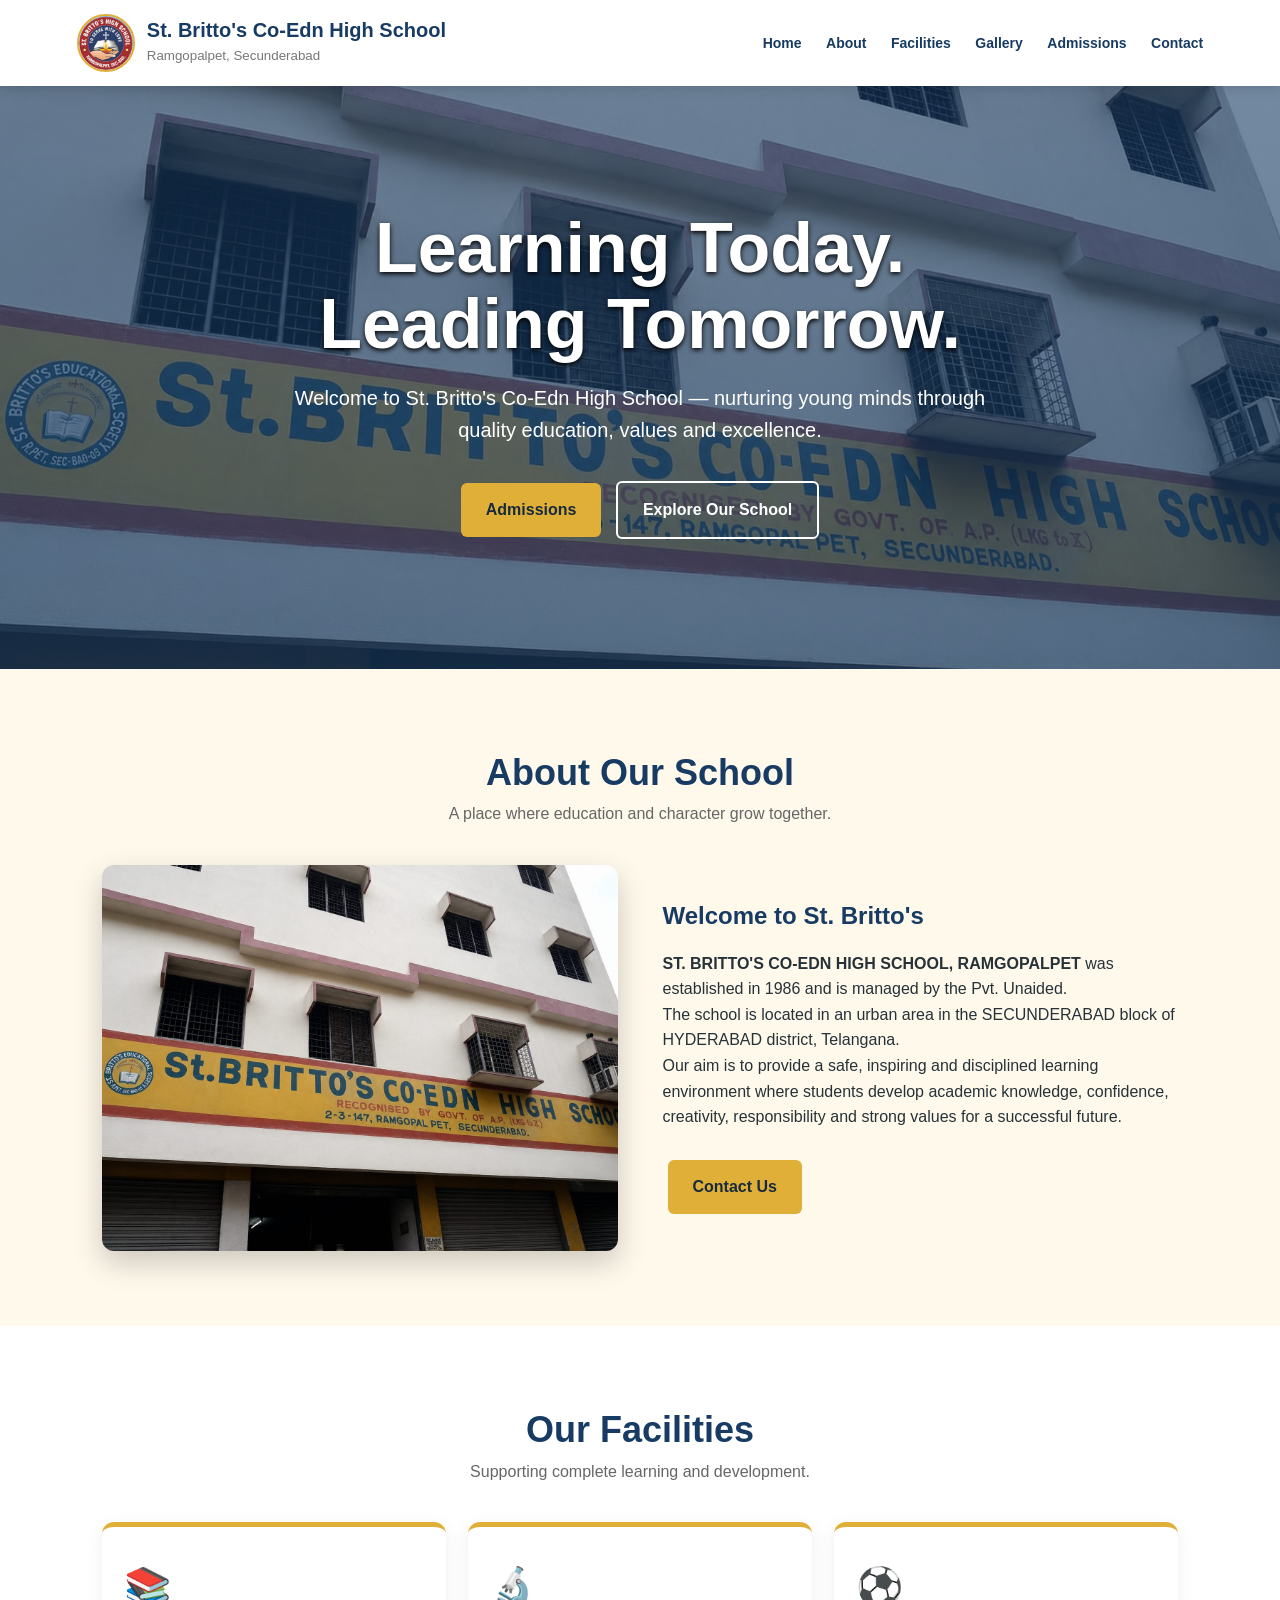
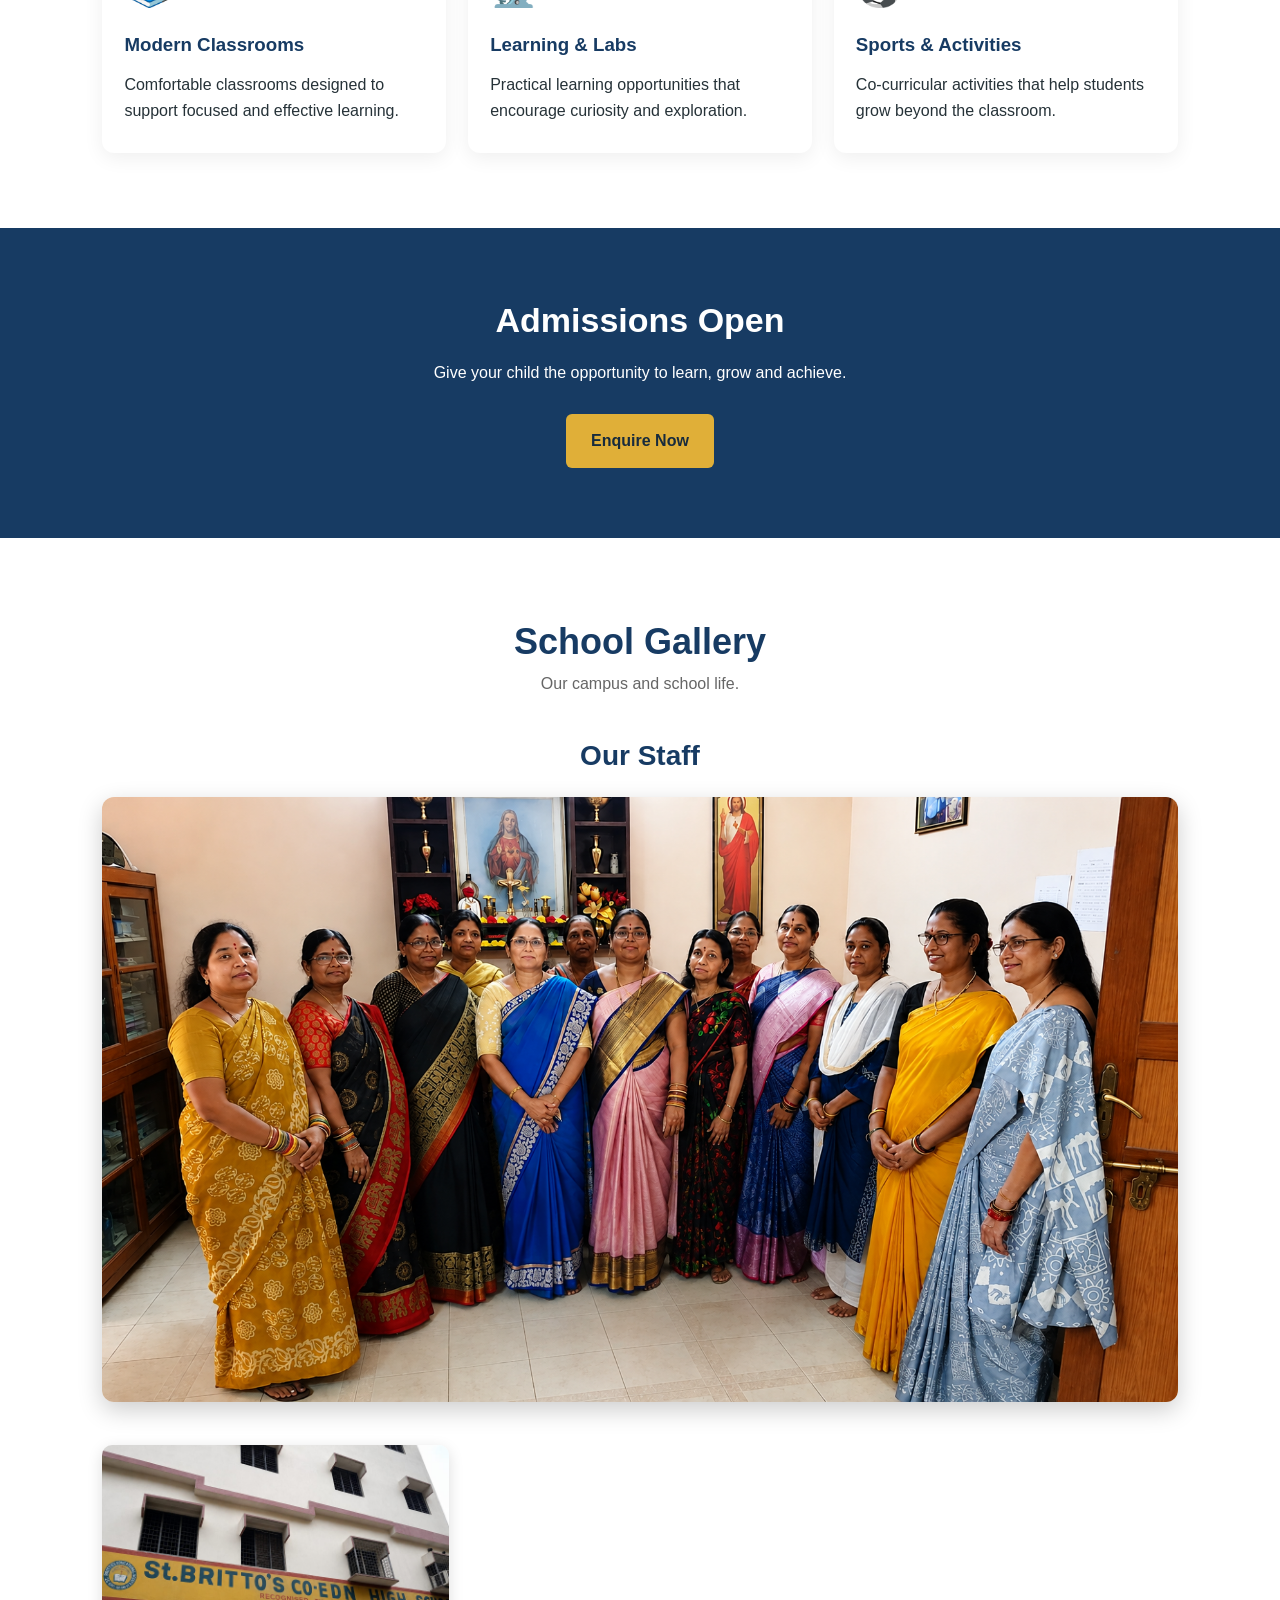
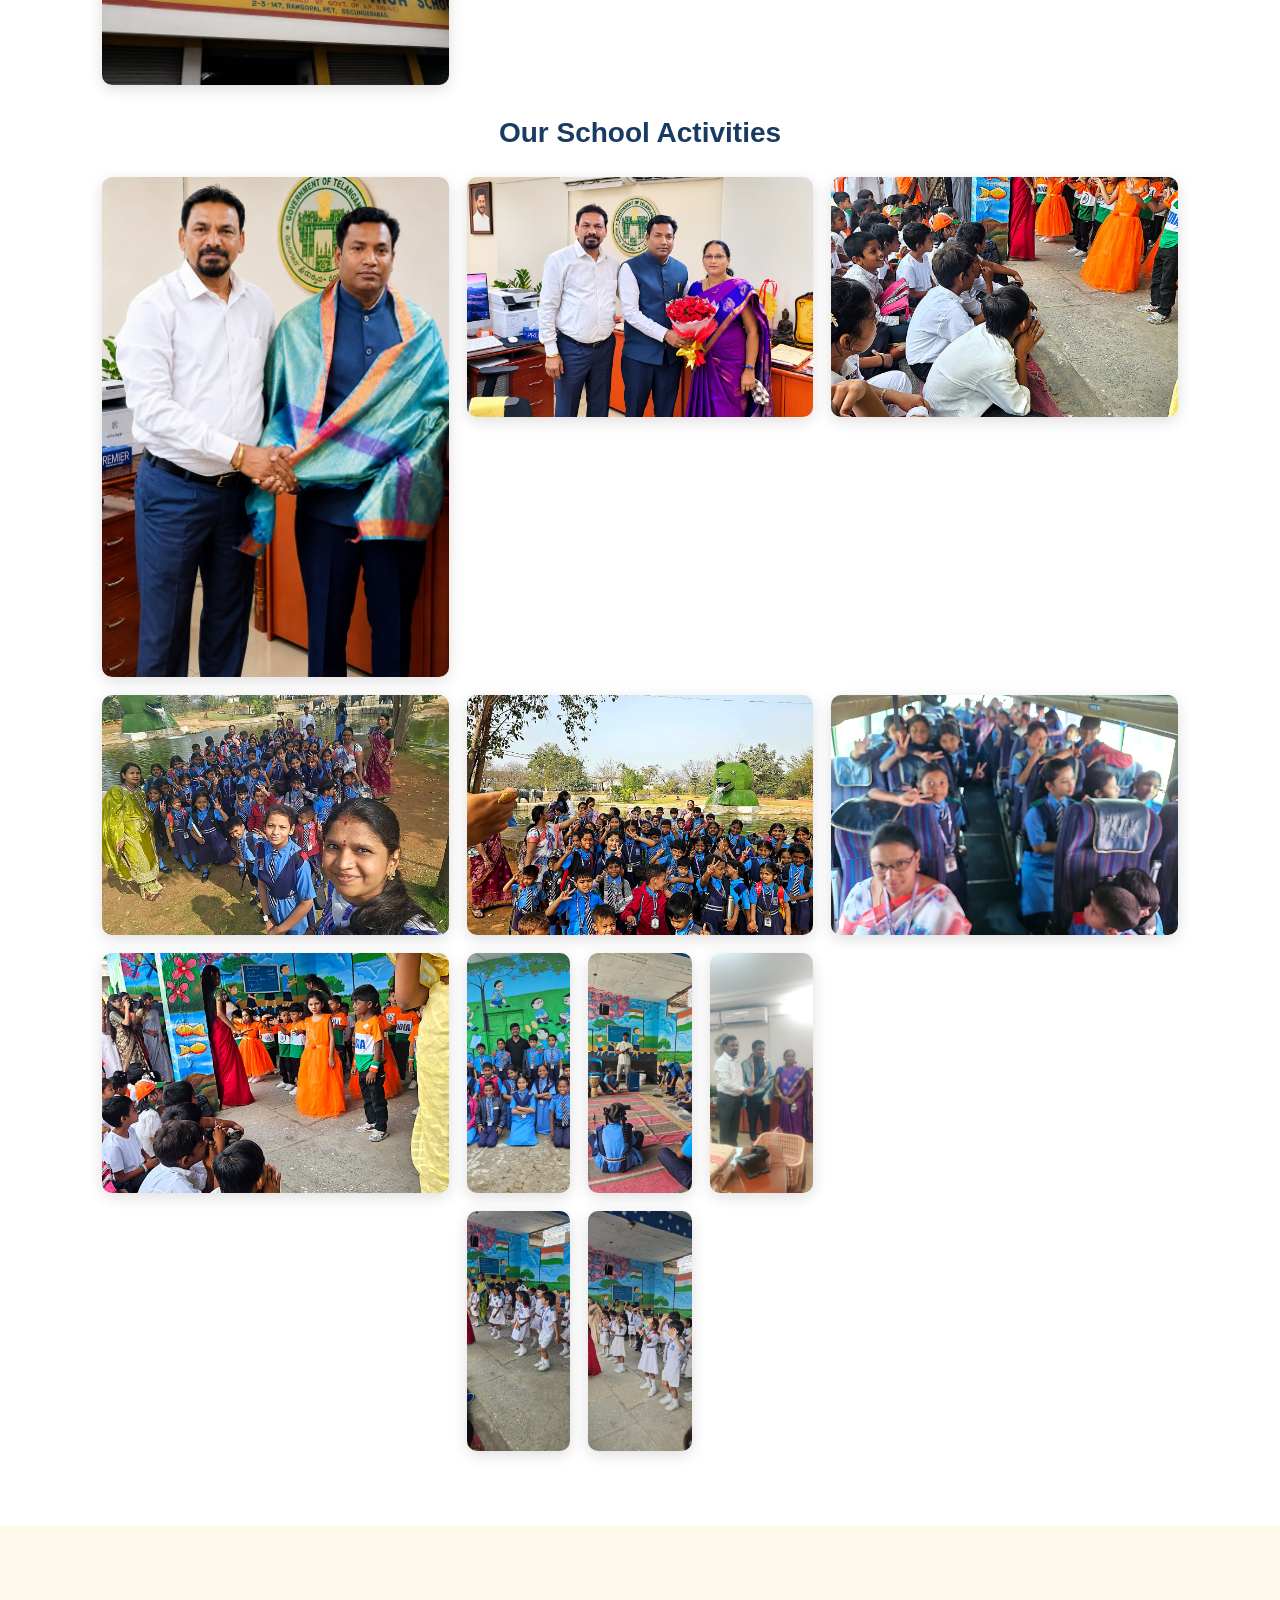
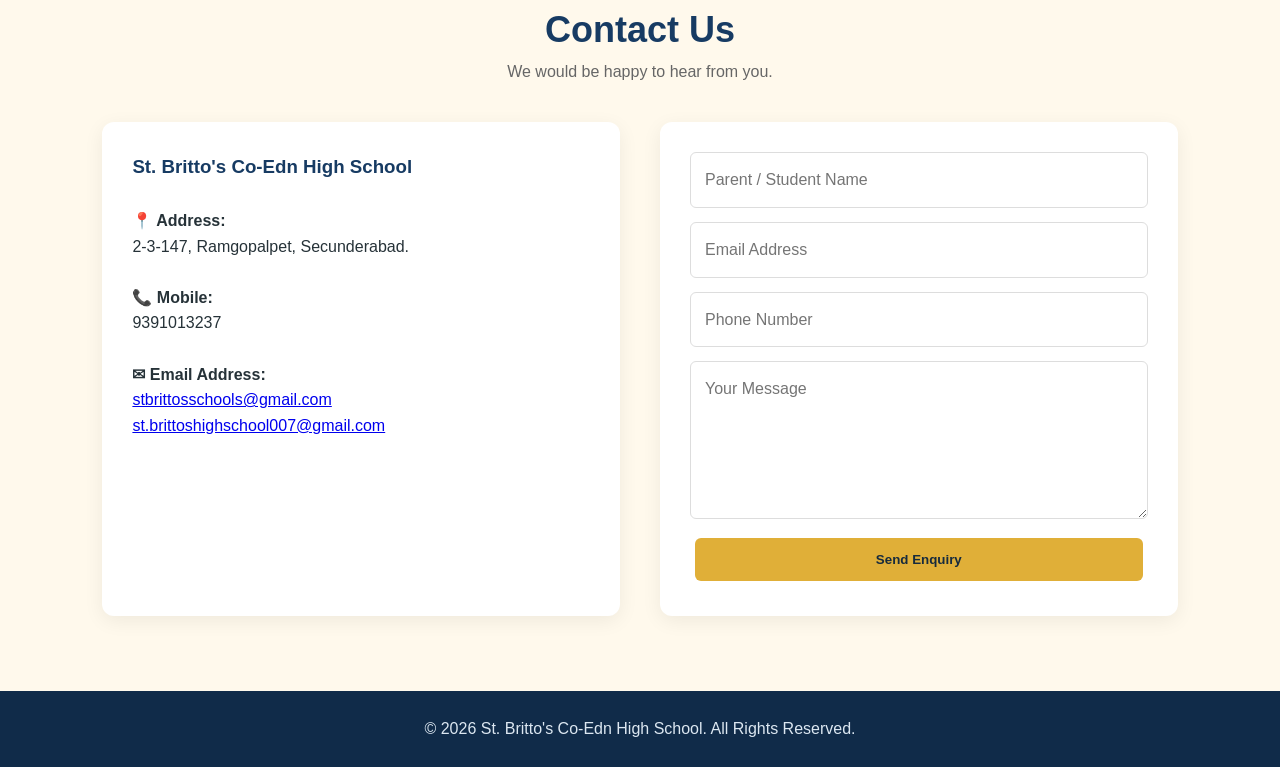
==== index.html @ c5d9e47f "Add files via upload" ====
<!DOCTYPE html>

<html lang="en">
<head>
<meta charset="utf-8"/>
<meta content="width=device-width, initial-scale=1.0" name="viewport"/>
<title>St. Britto's Co-Edn High School</title>
<style>
:root {
  --navy:#173b63;
  --gold:#e0af38;
  --cream:#fff9ec;
  --maroon:#914b4b;
}
* { box-sizing:border-box; margin:0; padding:0; }
html { scroll-behavior:smooth; }
body { font-family:Arial, Helvetica, sans-serif; color:#263238; background:#fff; line-height:1.6; }
header {
  position:sticky; top:0; z-index:10; background:#fff; box-shadow:0 2px 12px #0002;
  display:flex; align-items:center; justify-content:space-between; padding:14px 6%;
}
.brand { display:flex; align-items:center; gap:12px; }
.logo { width:58px; height:58px; border-radius:50%; object-fit:cover; border:2px solid var(--gold); background:white; }
.brand h1 { font-size:20px; color:var(--navy); line-height:1.15; }
.brand small { color:#777; }
nav a { text-decoration:none; color:var(--navy); margin-left:20px; font-weight:bold; font-size:14px; }
nav a:hover { color:var(--maroon); }
.hero {
 min-height:580px; position:relative; display:grid; place-items:center; text-align:center; overflow:hidden;
 background:linear-gradient(#173b6399,#173b63aa), url('[data-uri]') center/cover no-repeat;
 color:white;
}
.hero-content { max-width:850px; padding:50px 20px; }
.hero h2 { font-size:clamp(34px,6vw,70px); line-height:1.08; text-shadow:0 2px 5px #000; }
.hero p { font-size:20px; margin:20px auto 30px; max-width:700px; }
.btn { display:inline-block; padding:14px 25px; border-radius:6px; text-decoration:none; font-weight:bold; margin:5px; }
.btn-primary { background:var(--gold); color:#172b3d; }
.btn-light { border:2px solid white; color:white; }
section { padding:75px 8%; }
.section-title { text-align:center; margin-bottom:38px; }
.section-title h2 { font-size:36px; color:var(--navy); }
.section-title p { color:#666; }
.about { background:var(--cream); }
.two-col { display:grid; grid-template-columns:1fr 1fr; gap:45px; align-items:center; max-width:1200px; margin:auto; }
.school-photo { width:100%; border-radius:12px; box-shadow:0 12px 30px #0003; }
.cards { display:grid; grid-template-columns:repeat(3,1fr); gap:22px; max-width:1200px; margin:auto; }
.card { padding:30px 22px; border-radius:12px; box-shadow:0 5px 20px #0001; border-top:5px solid var(--gold); background:white; }
.card h3 { color:var(--navy); margin:12px 0; }
.icon { font-size:38px; }
.notice { background:var(--navy); color:white; text-align:center; padding:65px 8%; }
.notice h2 { font-size:34px; }
.gallery-staff { max-width:1100px; margin:0 auto 35px; text-align:center; }
.gallery-staff h3 { color:var(--navy); font-size:28px; margin-bottom:18px; }
.gallery-staff img { width:100%; max-height:700px; object-fit:cover; object-position:center; border-radius:12px; box-shadow:0 8px 25px #0003; }
.gallery { display:grid; grid-template-columns:repeat(3,1fr); gap:18px; max-width:1200px; margin:auto; }
.activity-title { grid-column:1/-1; color:var(--navy); text-align:center; font-size:28px; margin:8px 0 4px; }
.gallery img { width:100%; height:240px; object-fit:cover; border-radius:10px; box-shadow:0 4px 15px #0002; }
.gallery .placeholder { height:240px; border-radius:10px; background:linear-gradient(135deg,#e9d29a,#8b5360); display:grid; place-items:center; color:white; font-weight:bold; }
.contact { background:var(--cream); }
.contact-grid { display:grid; grid-template-columns:1fr 1fr; gap:40px; max-width:1100px; margin:auto; }
.info-box { background:white; padding:30px; border-radius:12px; box-shadow:0 5px 20px #0001; }
form { display:grid; gap:14px; }
input, textarea { padding:14px; border:1px solid #ddd; border-radius:6px; font:inherit; }
button { border:0; cursor:pointer; }
footer { background:#102b49; color:#dce7f1; text-align:center; padding:25px; }
@media(max-width:800px) {
 header { padding:12px 4%; }
 nav { display:none; }
 .two-col,.contact-grid { grid-template-columns:1fr; }
 .cards,.gallery { grid-template-columns:1fr; }
 .hero { min-height:500px; }
}
</style>
</head>
<body>
<header>
<div class="brand">
<img alt="St. Britto’s Educational Society logo" class="logo" src="[data-uri]"/>
<div>
<h1>St. Britto's Co-Edn High School</h1>
<small>Ramgopalpet, Secunderabad</small>
</div>
</div>
<nav>
<a href="#home">Home</a>
<a href="#about">About</a>
<a href="#facilities">Facilities</a>
<a href="#gallery">Gallery</a>
<a href="#admissions">Admissions</a>
<a href="#contact">Contact</a>
</nav>
</header>
<main>
<section class="hero" id="home">
<div class="hero-content">
<h2>Learning Today.<br/>Leading Tomorrow.</h2>
<p>Welcome to St. Britto's Co-Edn High School — nurturing young minds through quality education, values and excellence.</p>
<a class="btn btn-primary" href="#admissions">Admissions</a>
<a class="btn btn-light" href="#about">Explore Our School</a>
</div>
</section>
<section class="about" id="about">
<div class="section-title"><h2>About Our School</h2><p>A place where education and character grow together.</p></div>
<div class="two-col">
<img alt="St. Britto's School Building" class="school-photo" src="[data-uri]"/>
<div>
<h2 style="color:#173b63;margin-bottom:15px;">Welcome to St. Britto's</h2>
<p><strong>ST. BRITTO'S CO-EDN HIGH SCHOOL, RAMGOPALPET</strong> was established in 1986 and is managed by the Pvt. Unaided.</p>
<p>The school is located in an urban area in the SECUNDERABAD block of HYDERABAD district, Telangana.</p>
<p>Our aim is to provide a safe, inspiring and disciplined learning environment where students develop academic knowledge, confidence, creativity, responsibility and strong values for a successful future.</p>
<br/>
<a class="btn btn-primary" href="#contact">Contact Us</a>
</div>
</div>
</section>
<section id="facilities">
<div class="section-title"><h2>Our Facilities</h2><p>Supporting complete learning and development.</p></div>
<div class="cards">
<div class="card"><div class="icon">📚</div><h3>Modern Classrooms</h3><p>Comfortable classrooms designed to support focused and effective learning.</p></div>
<div class="card"><div class="icon">🔬</div><h3>Learning &amp; Labs</h3><p>Practical learning opportunities that encourage curiosity and exploration.</p></div>
<div class="card"><div class="icon">⚽</div><h3>Sports &amp; Activities</h3><p>Co-curricular activities that help students grow beyond the classroom.</p></div>
</div>
</section>
<section class="notice" id="admissions">
<h2>Admissions Open</h2>
<p style="margin:12px 0 24px;">Give your child the opportunity to learn, grow and achieve.</p>
<a class="btn btn-primary" href="#contact">Enquire Now</a>
</section>
<section id="gallery">
<div class="section-title"><h2>School Gallery</h2><p>Our campus and school life.</p></div>
<div class="gallery-staff">
<h3>Our Staff</h3>
<img alt="Our Staff - St. Britto's Co-Edn High School" src="[data-uri]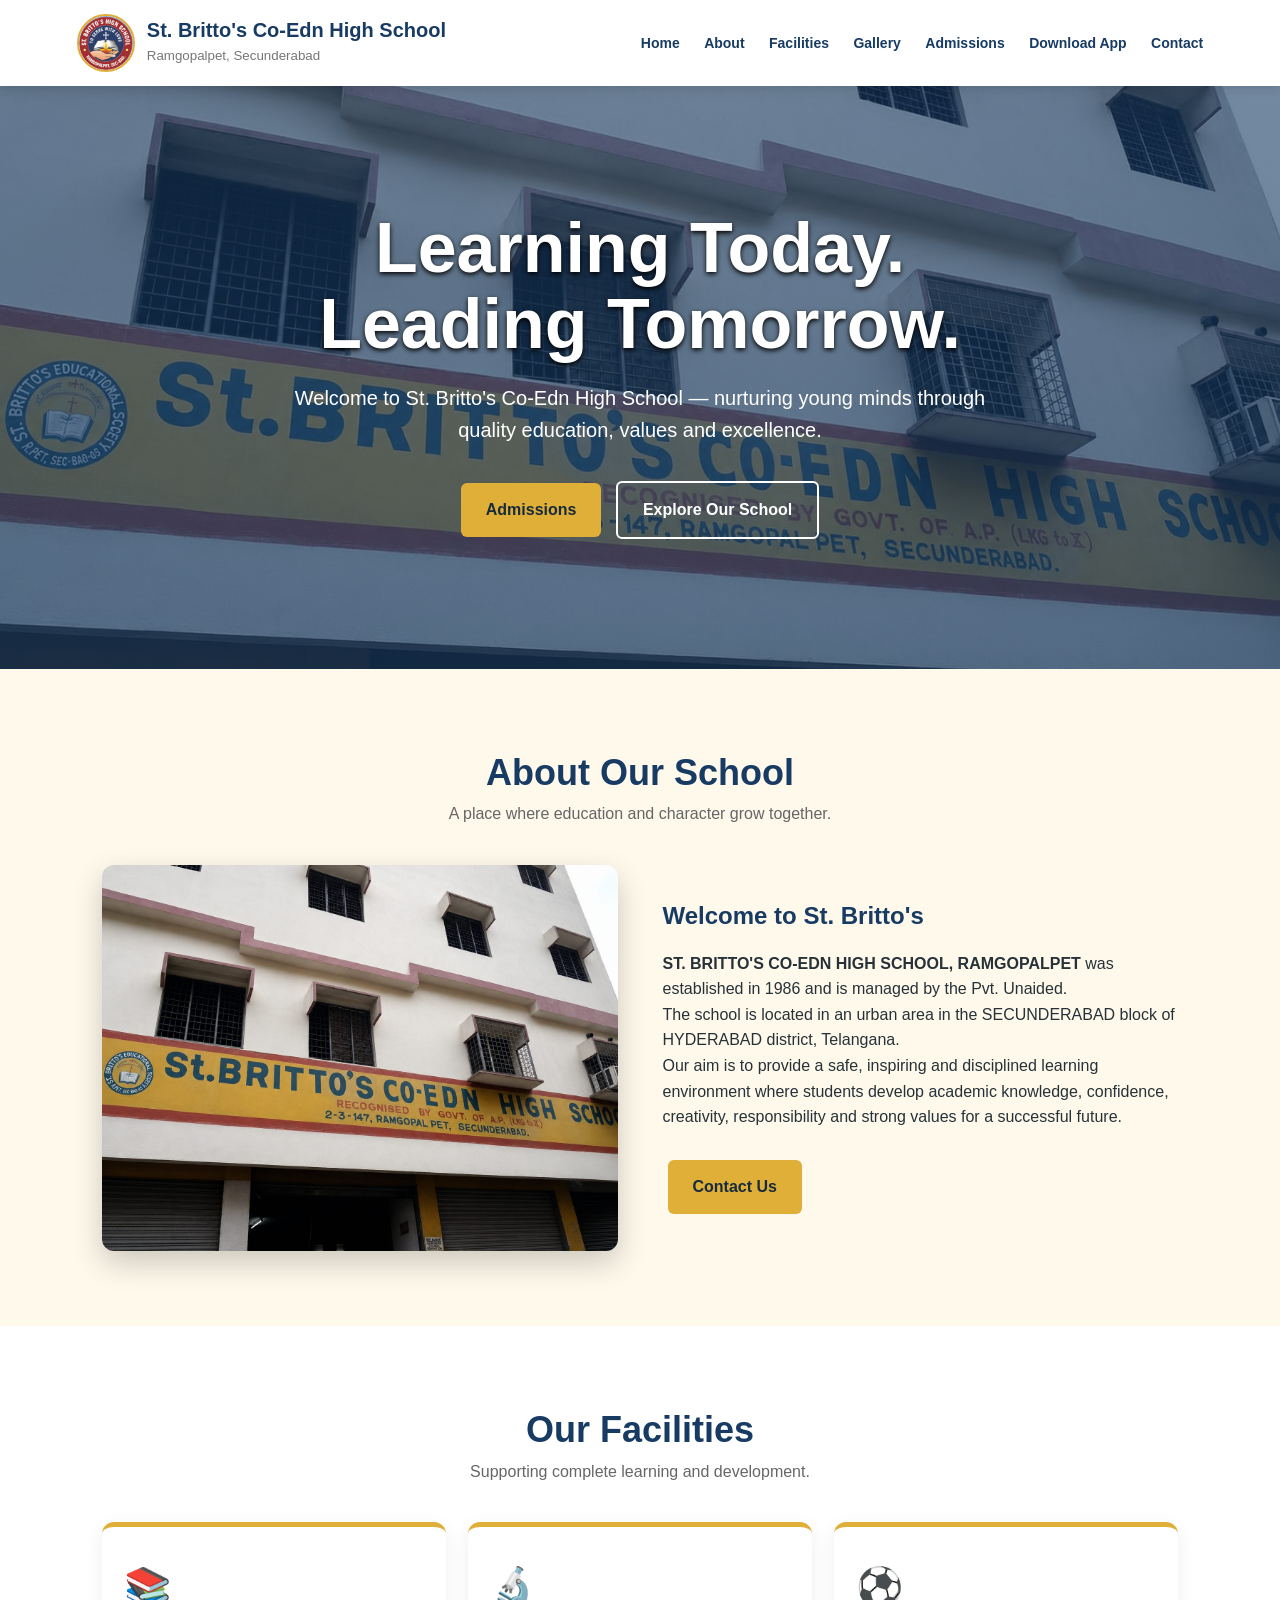
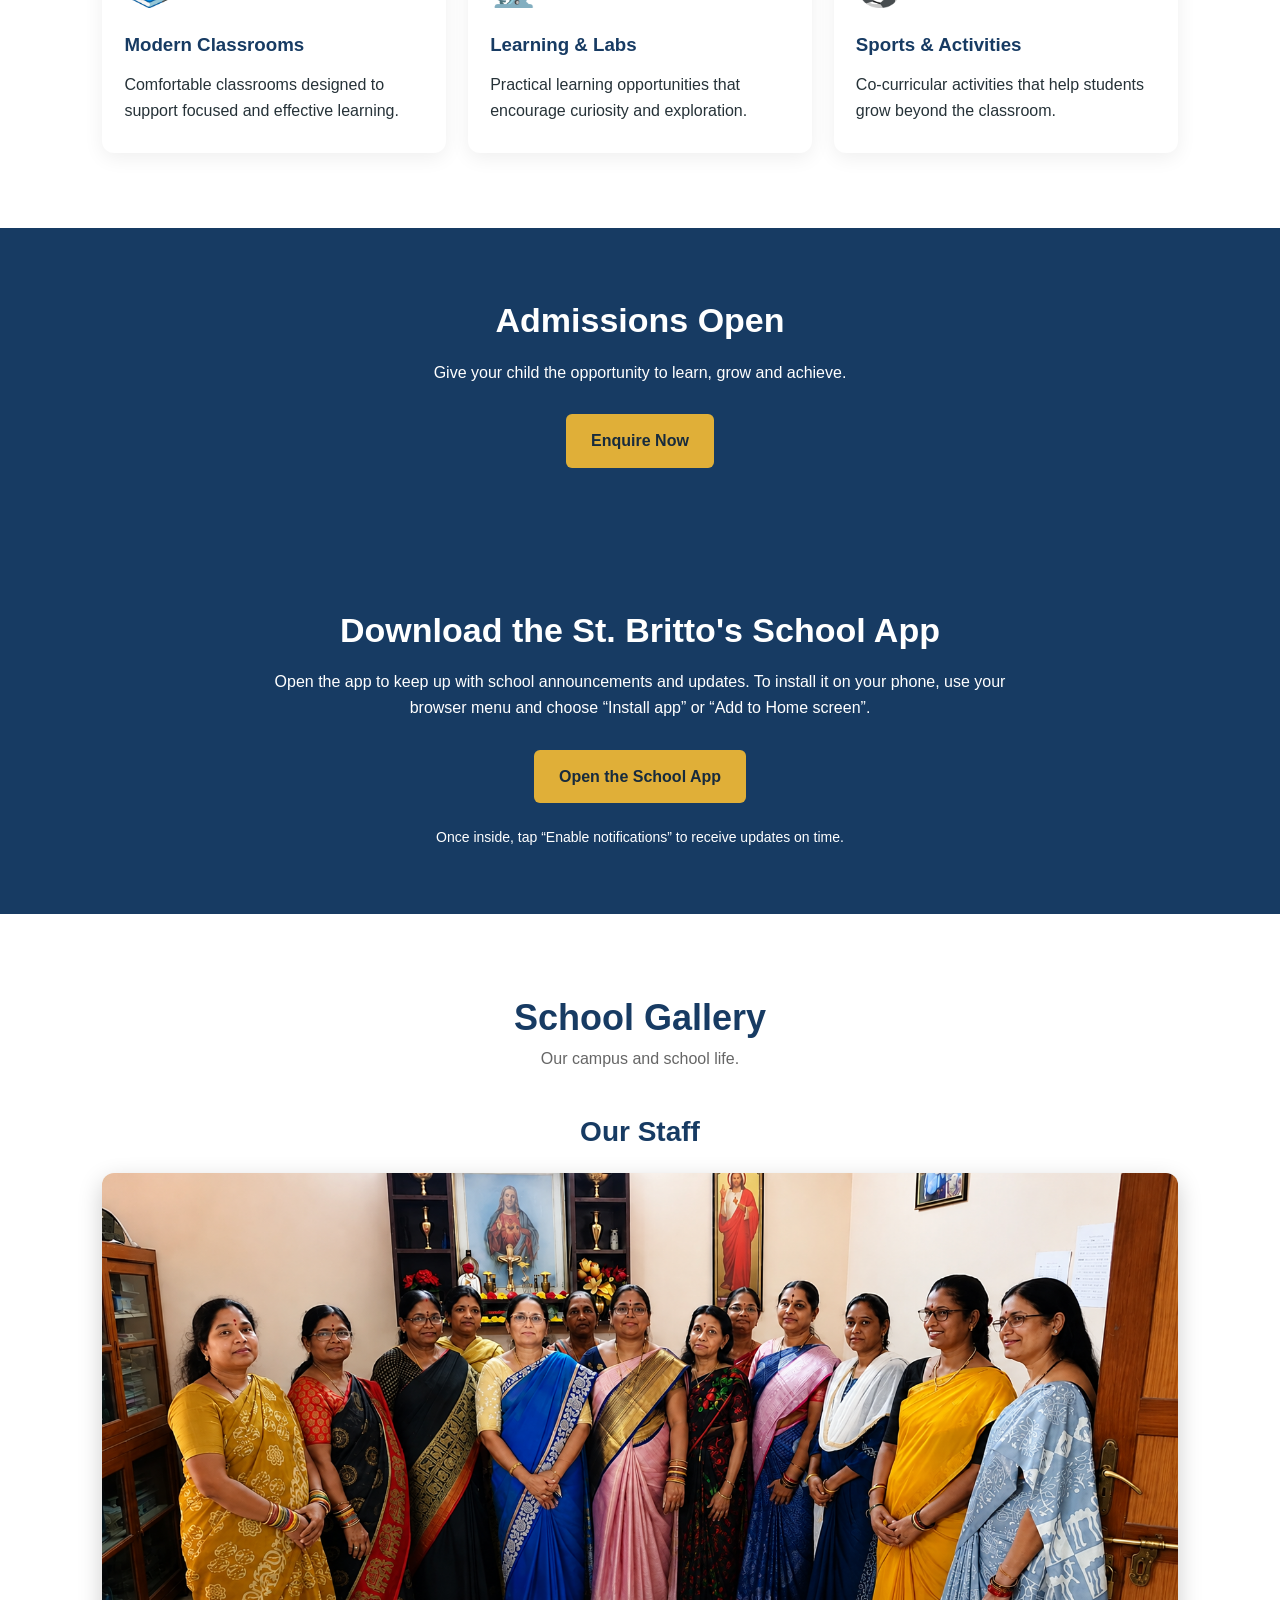
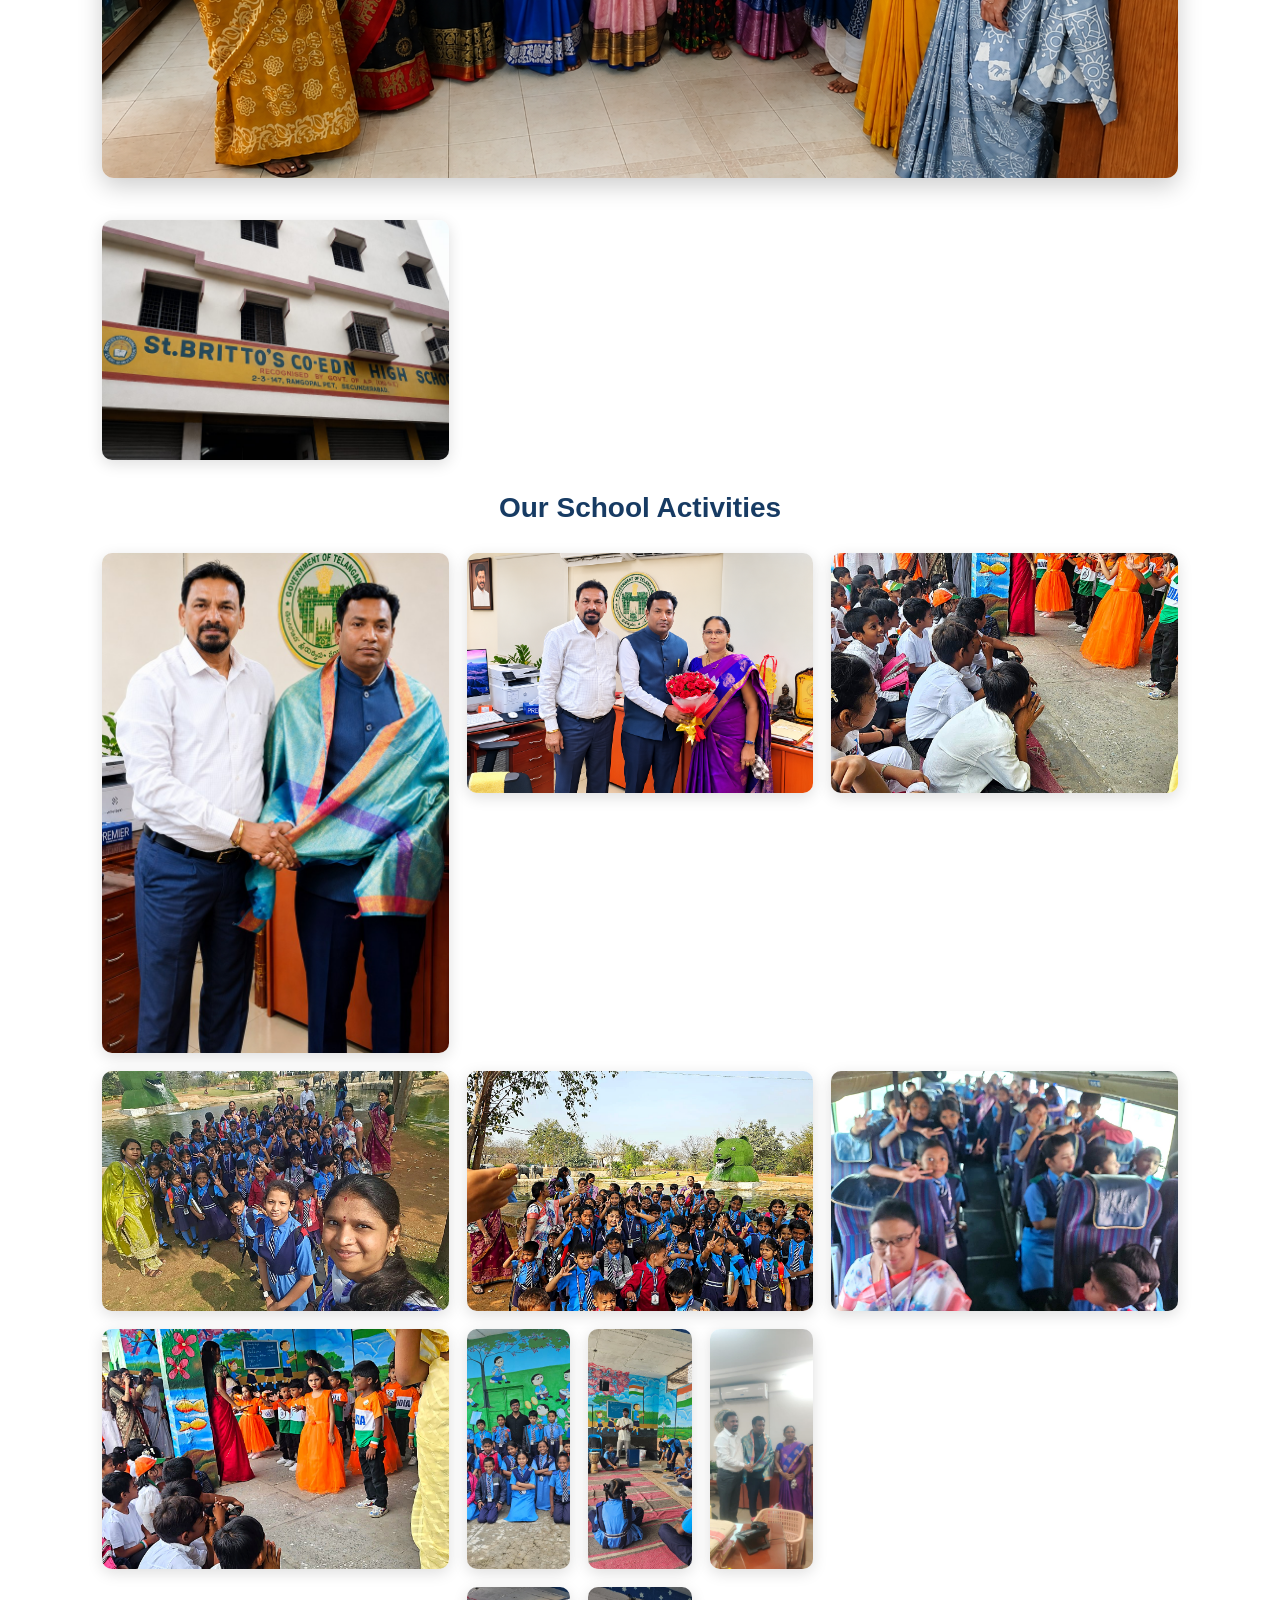
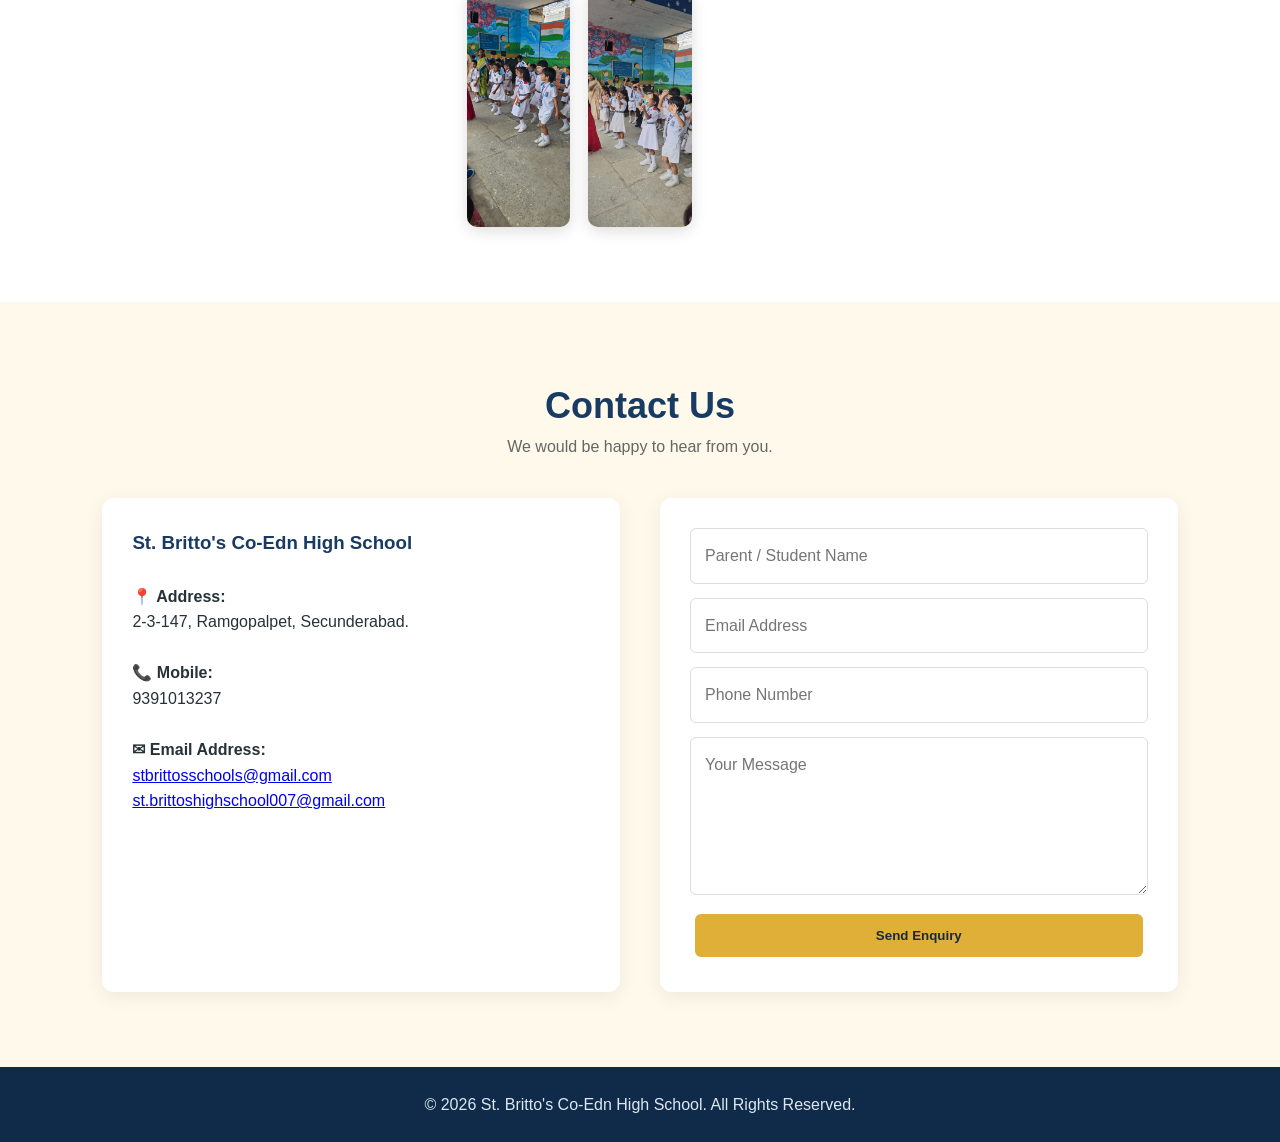
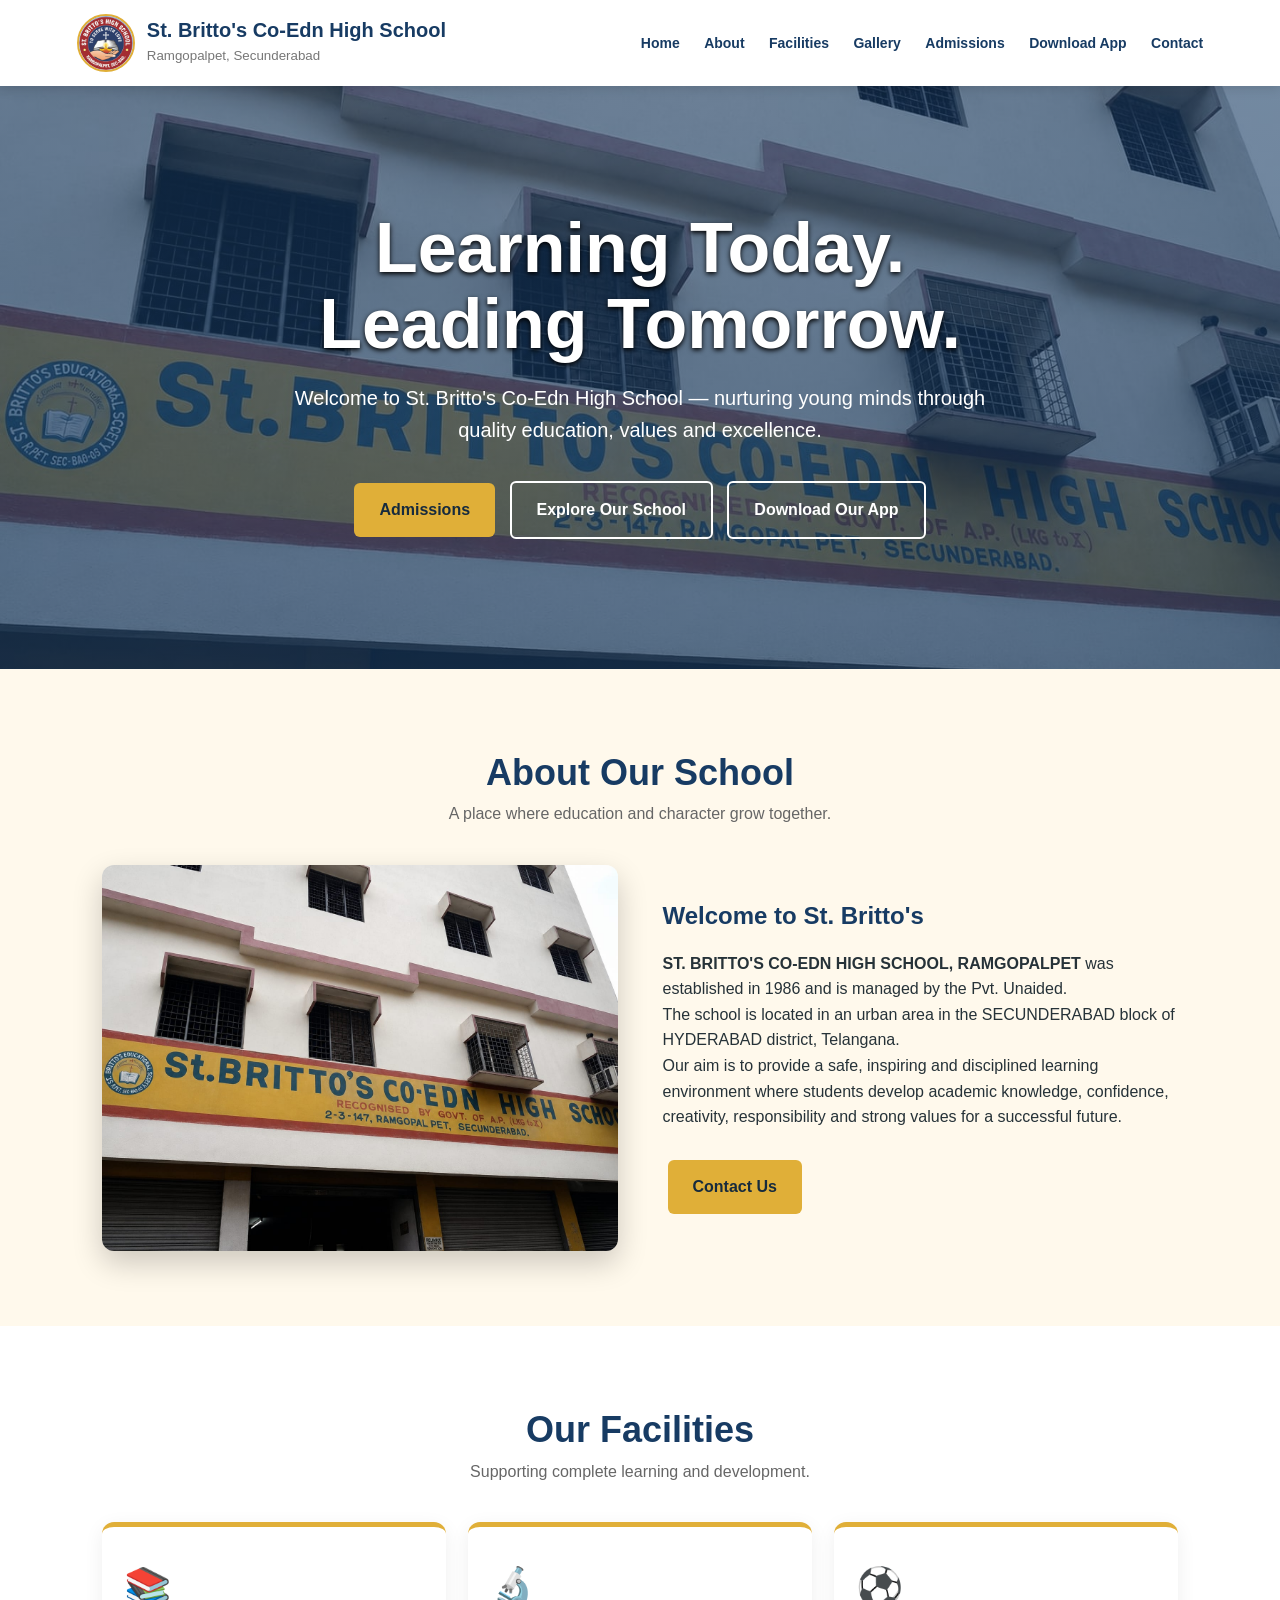
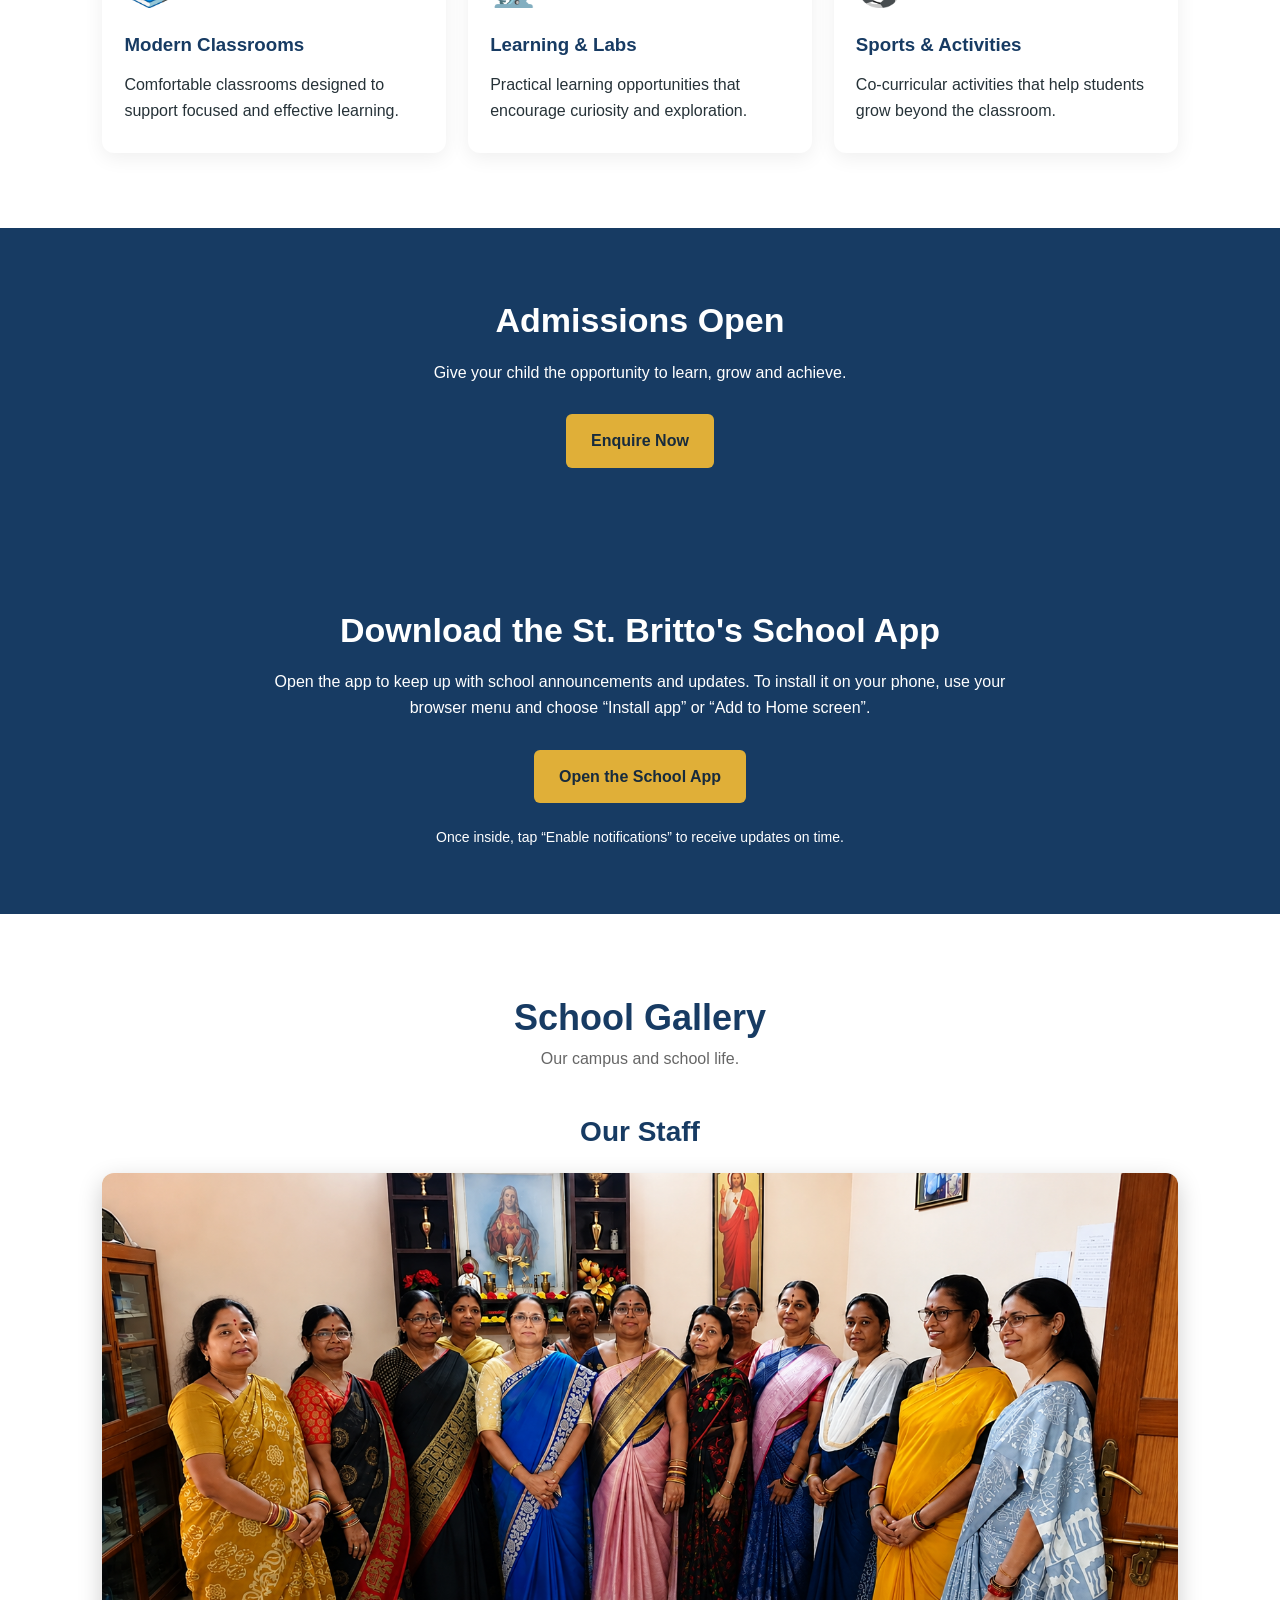
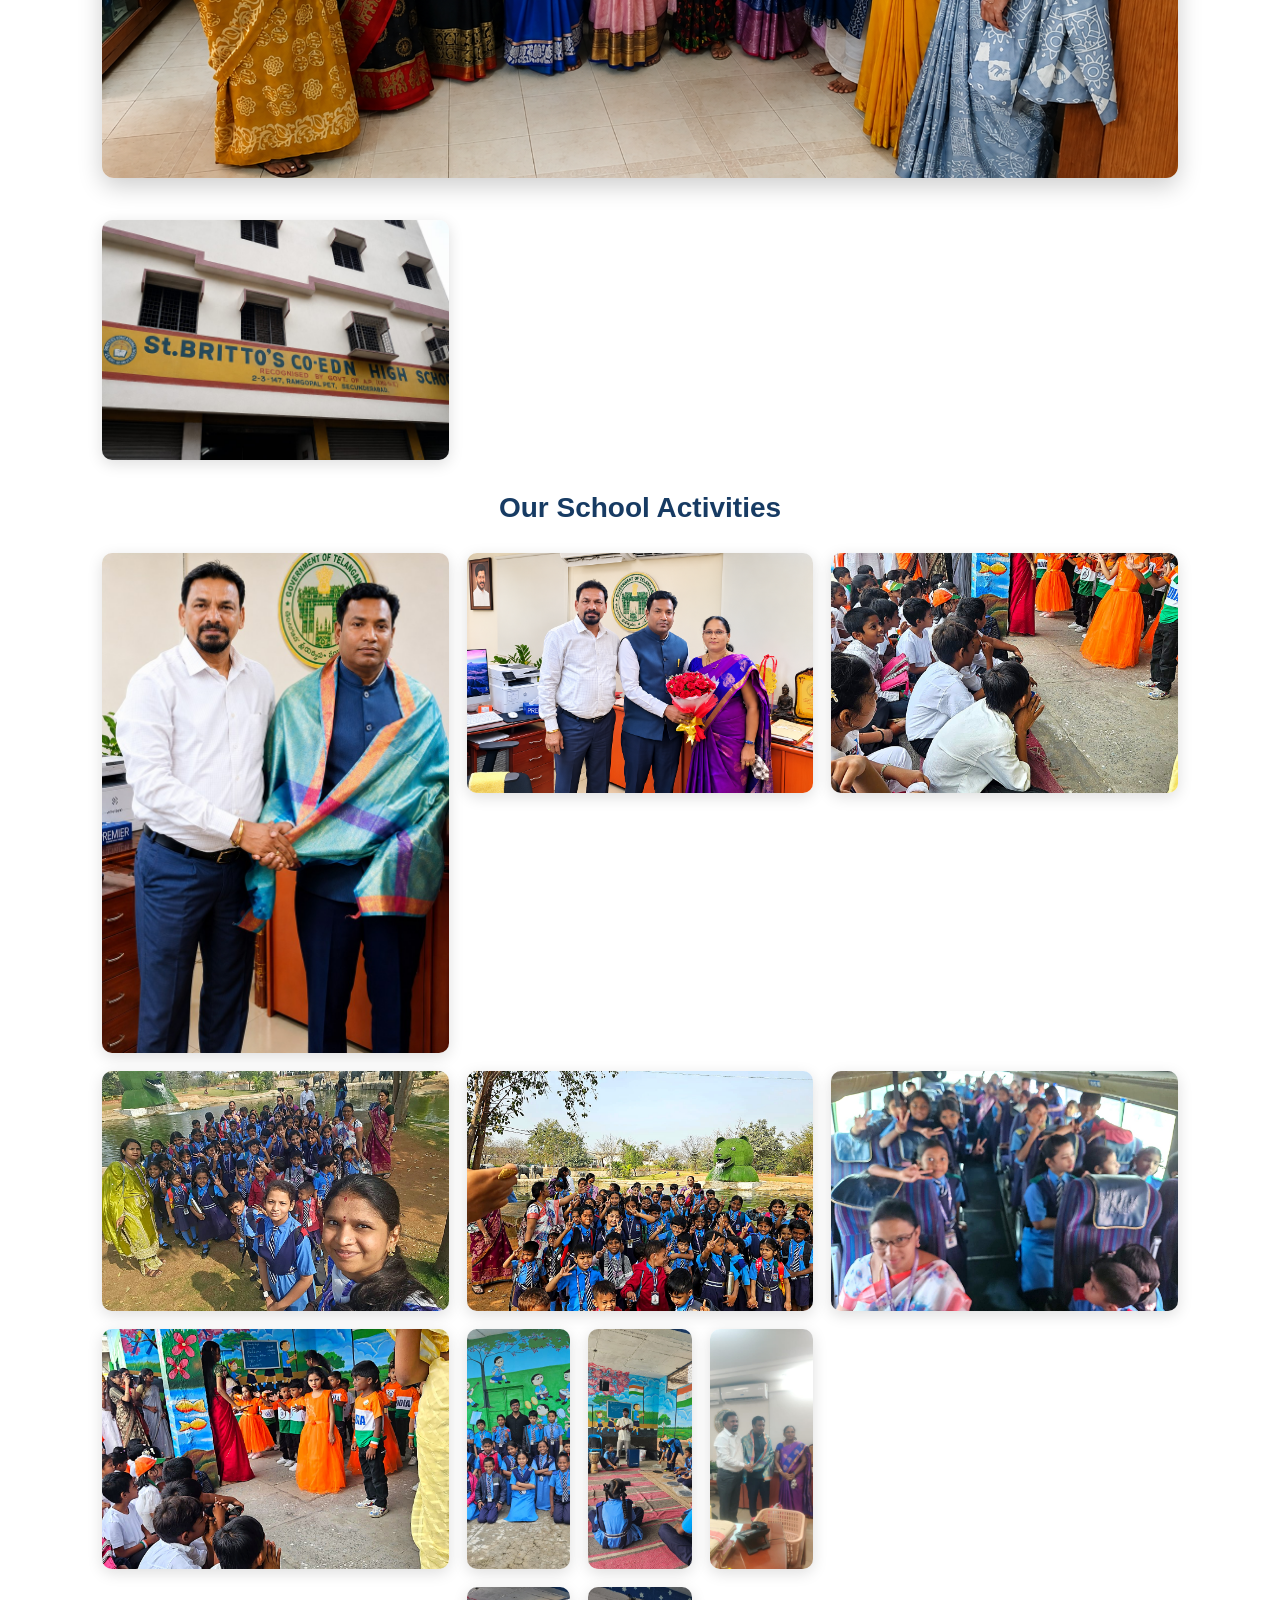
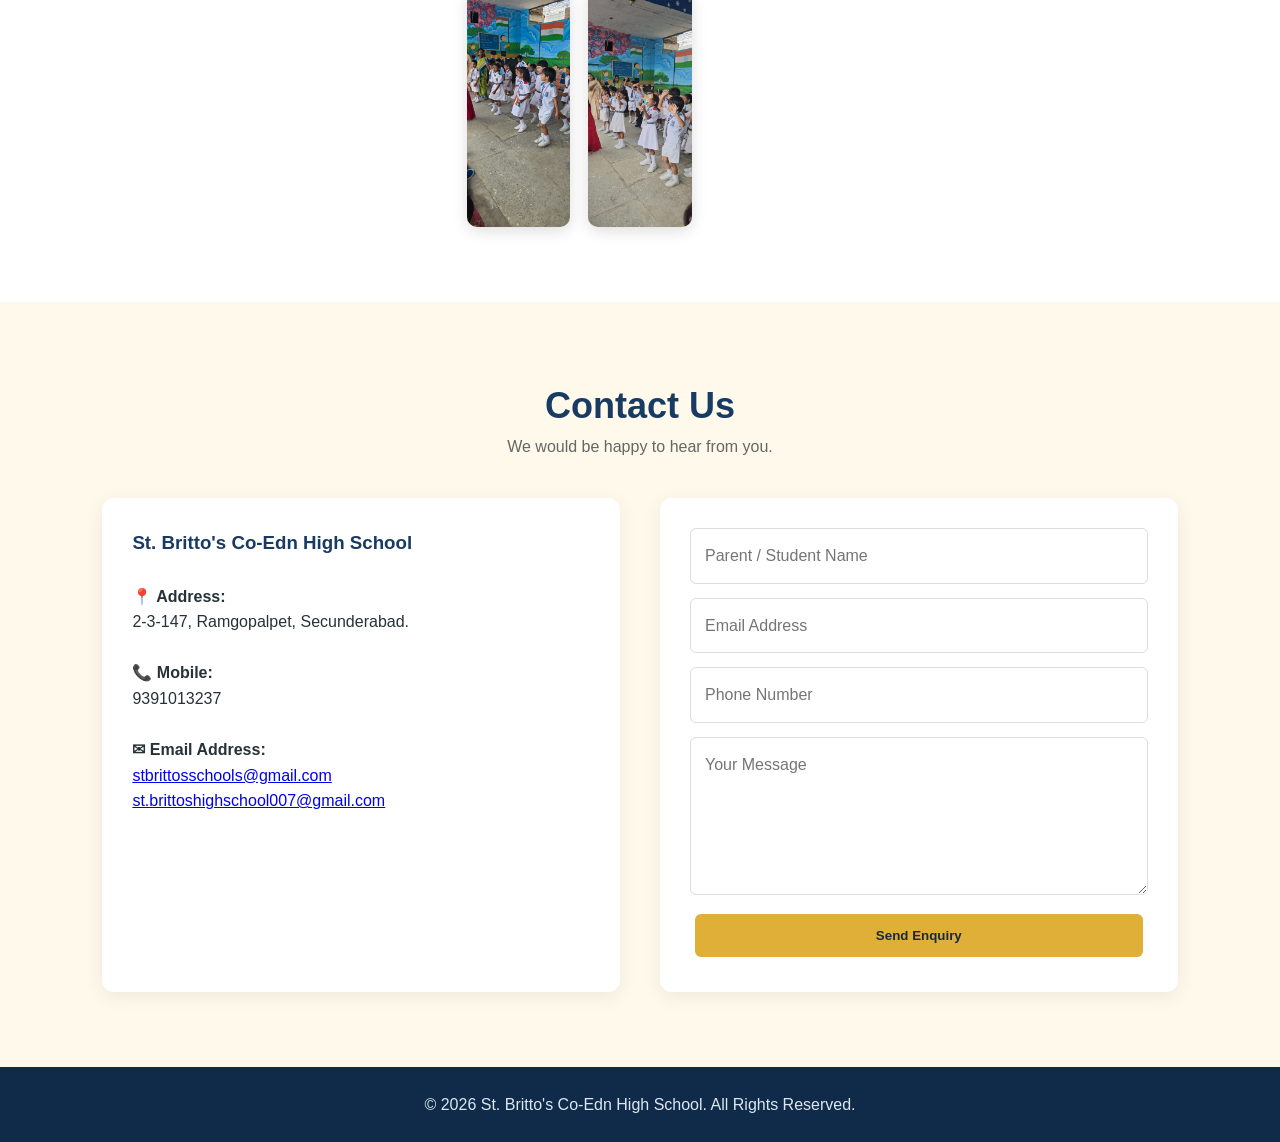
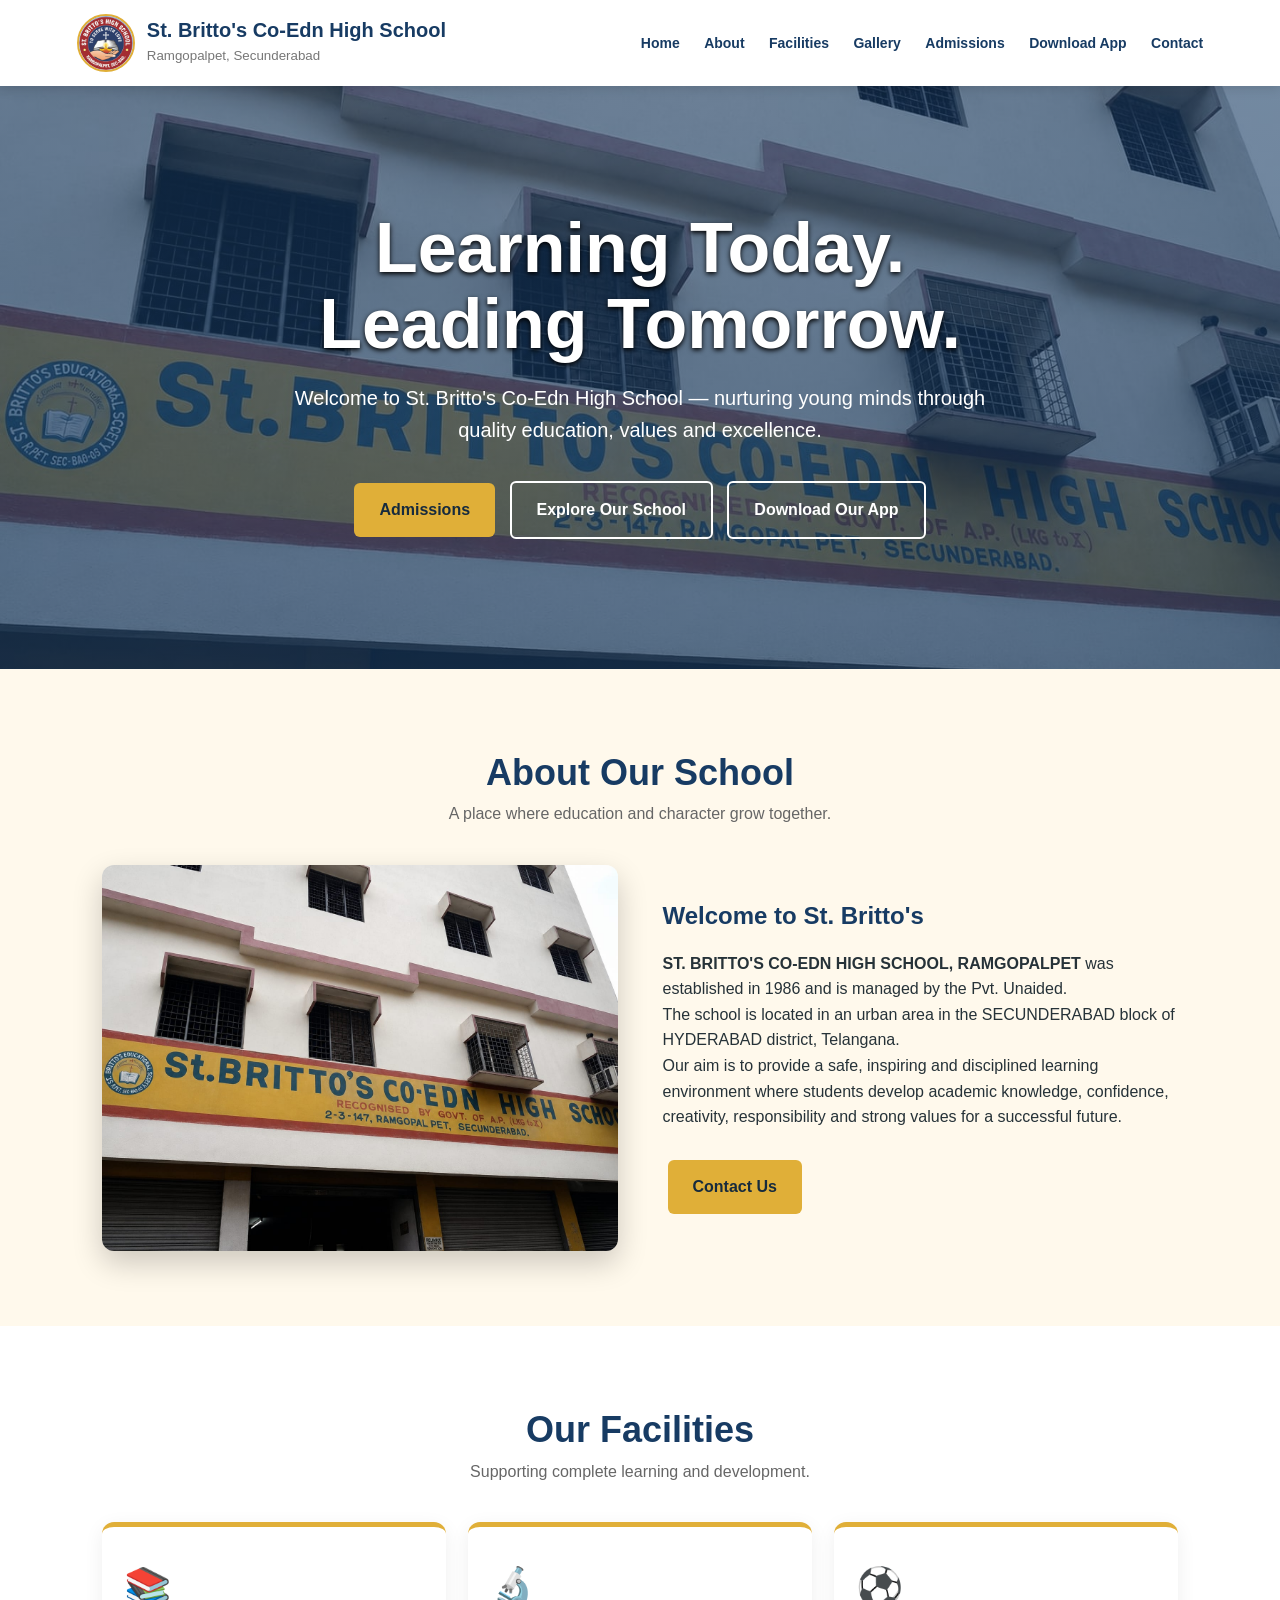
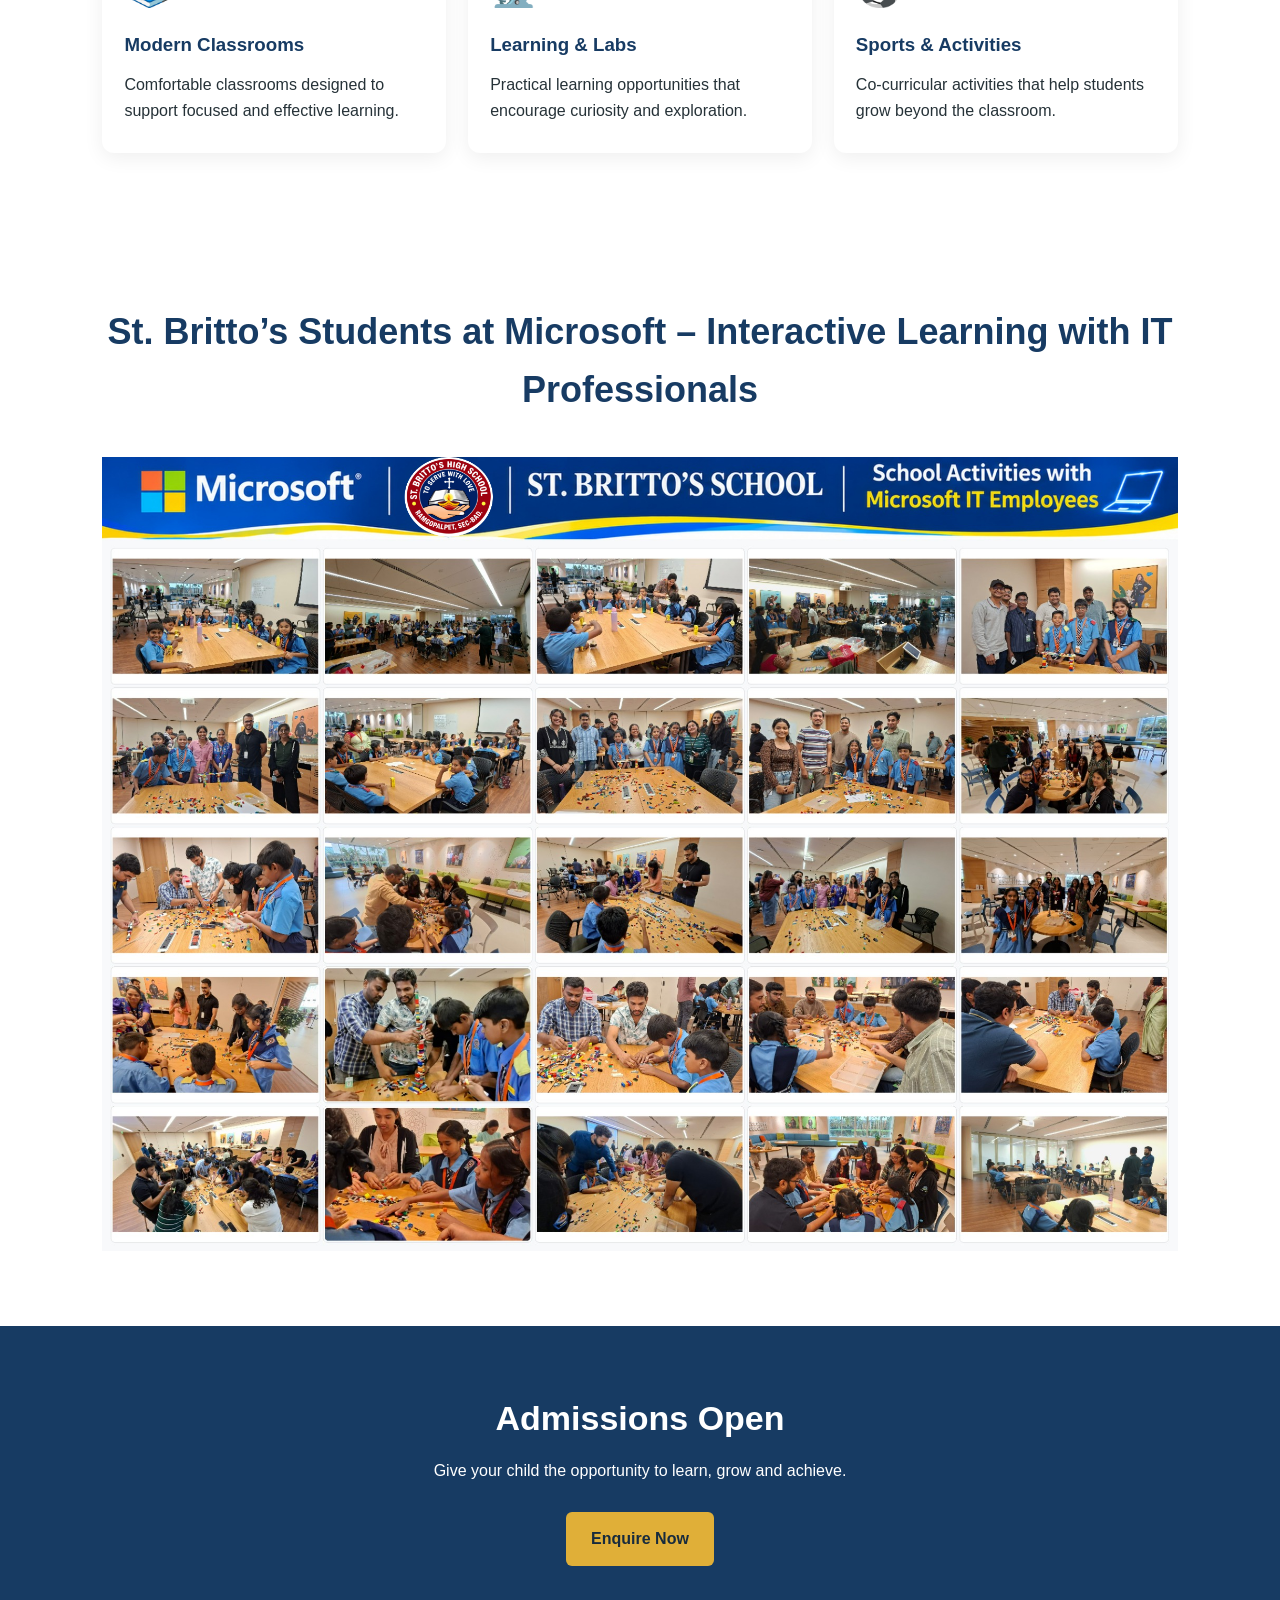
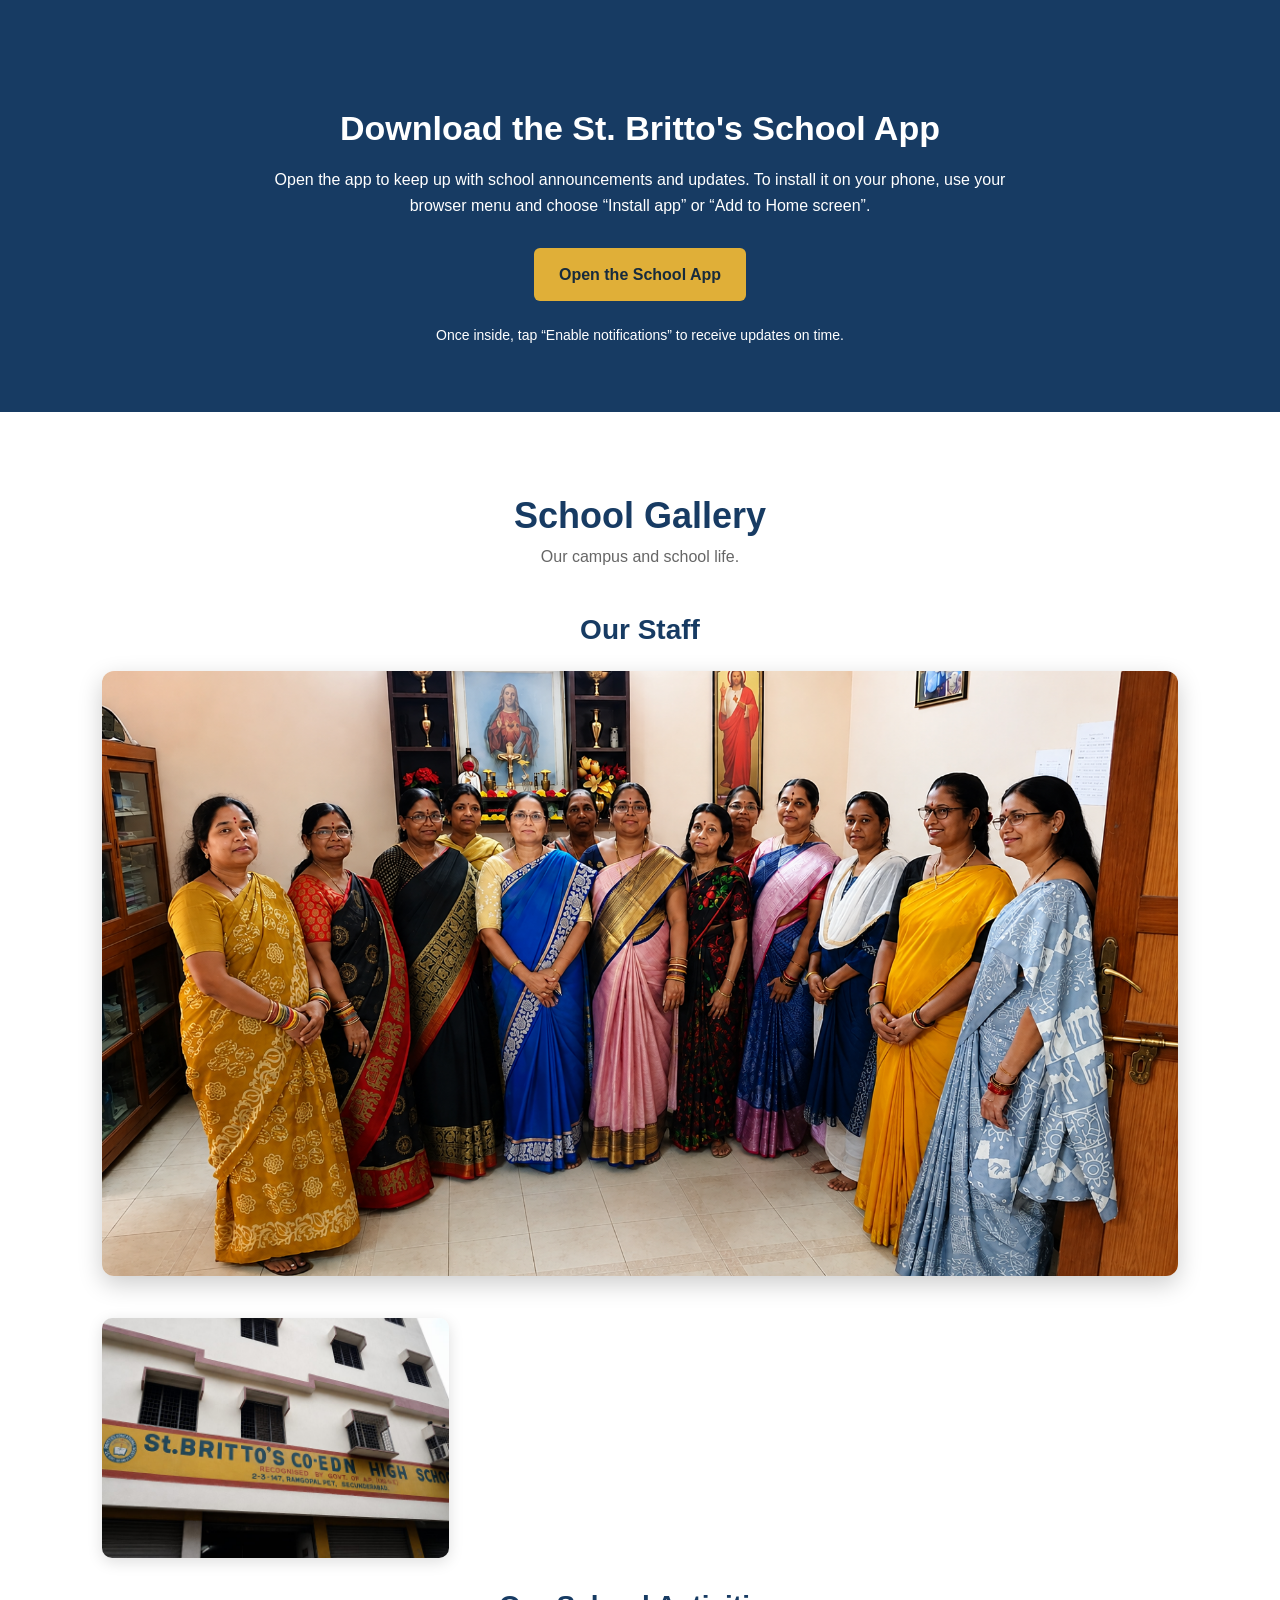
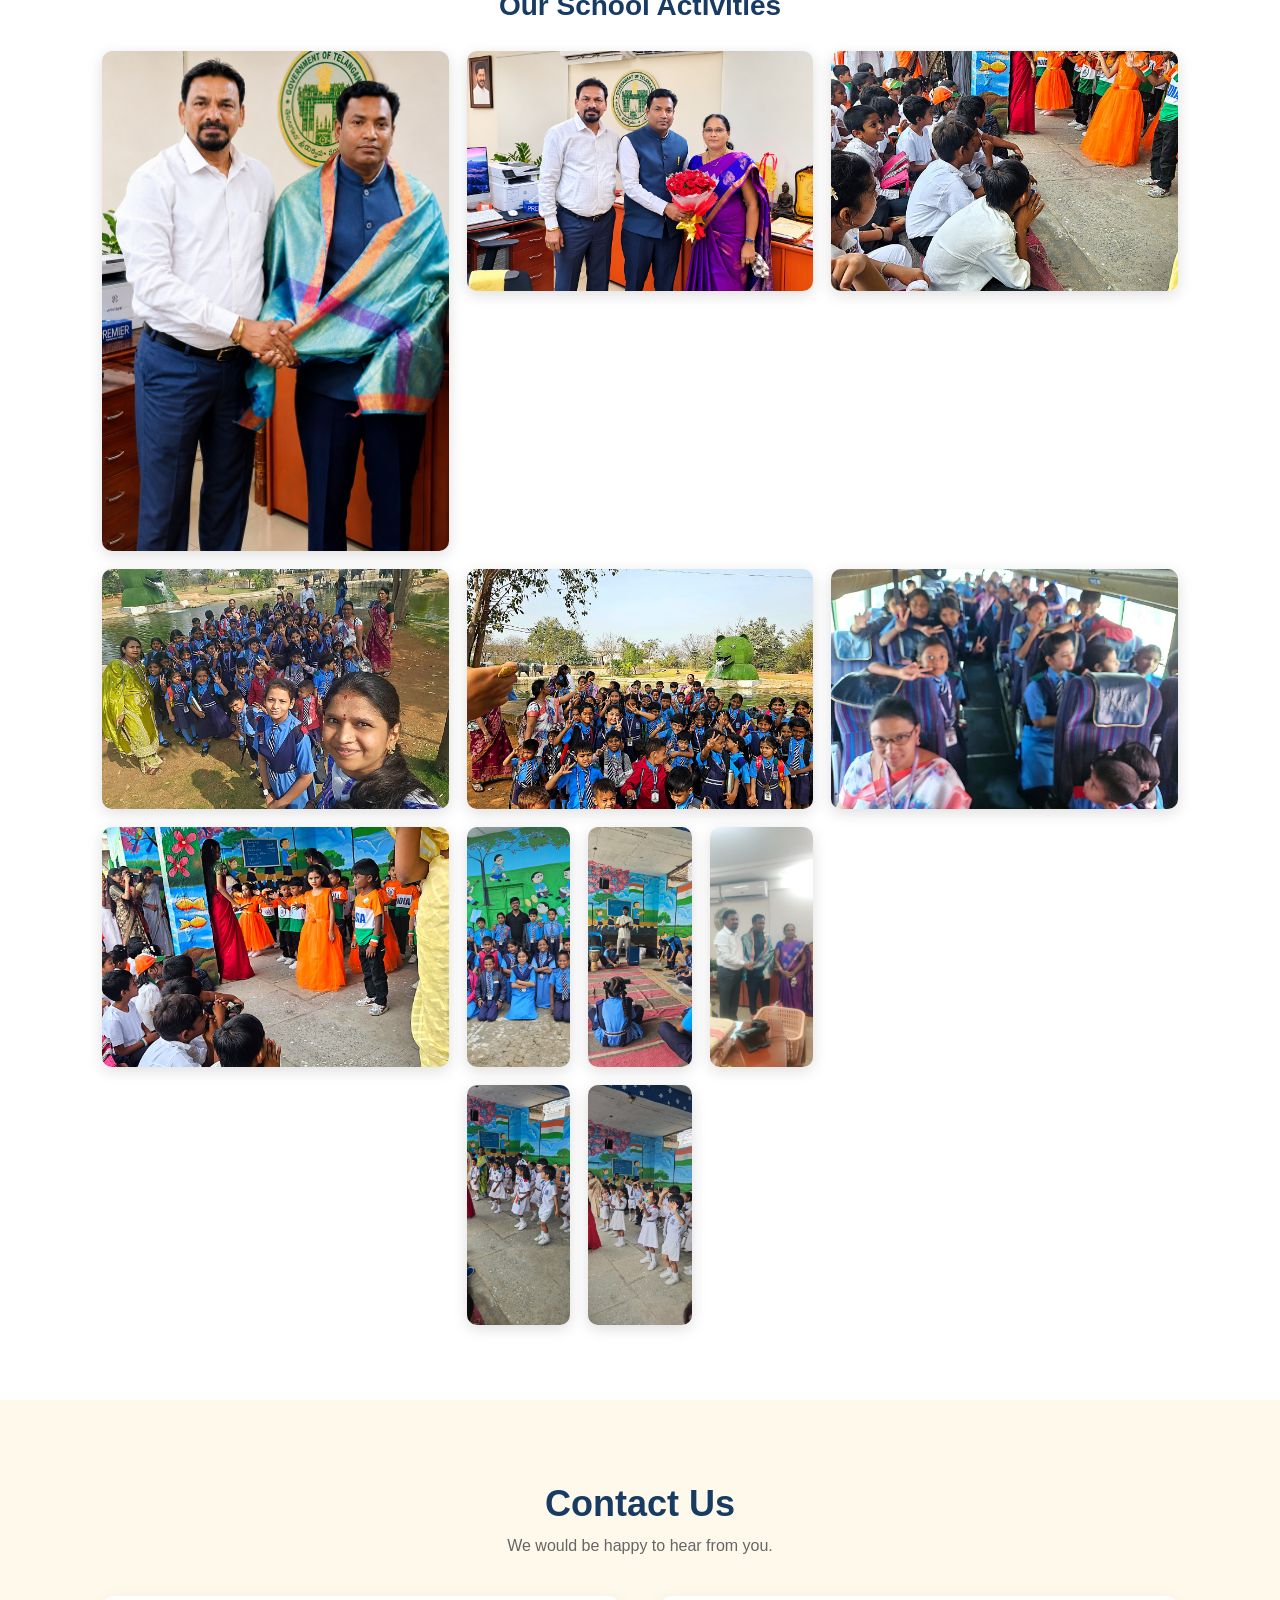
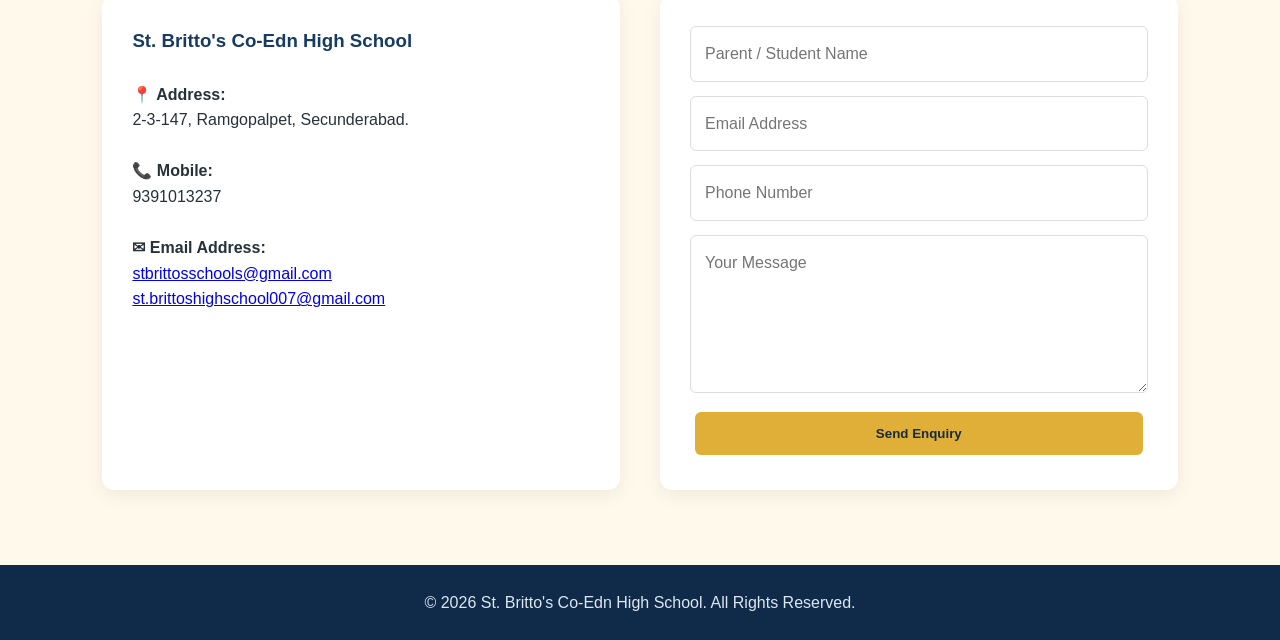
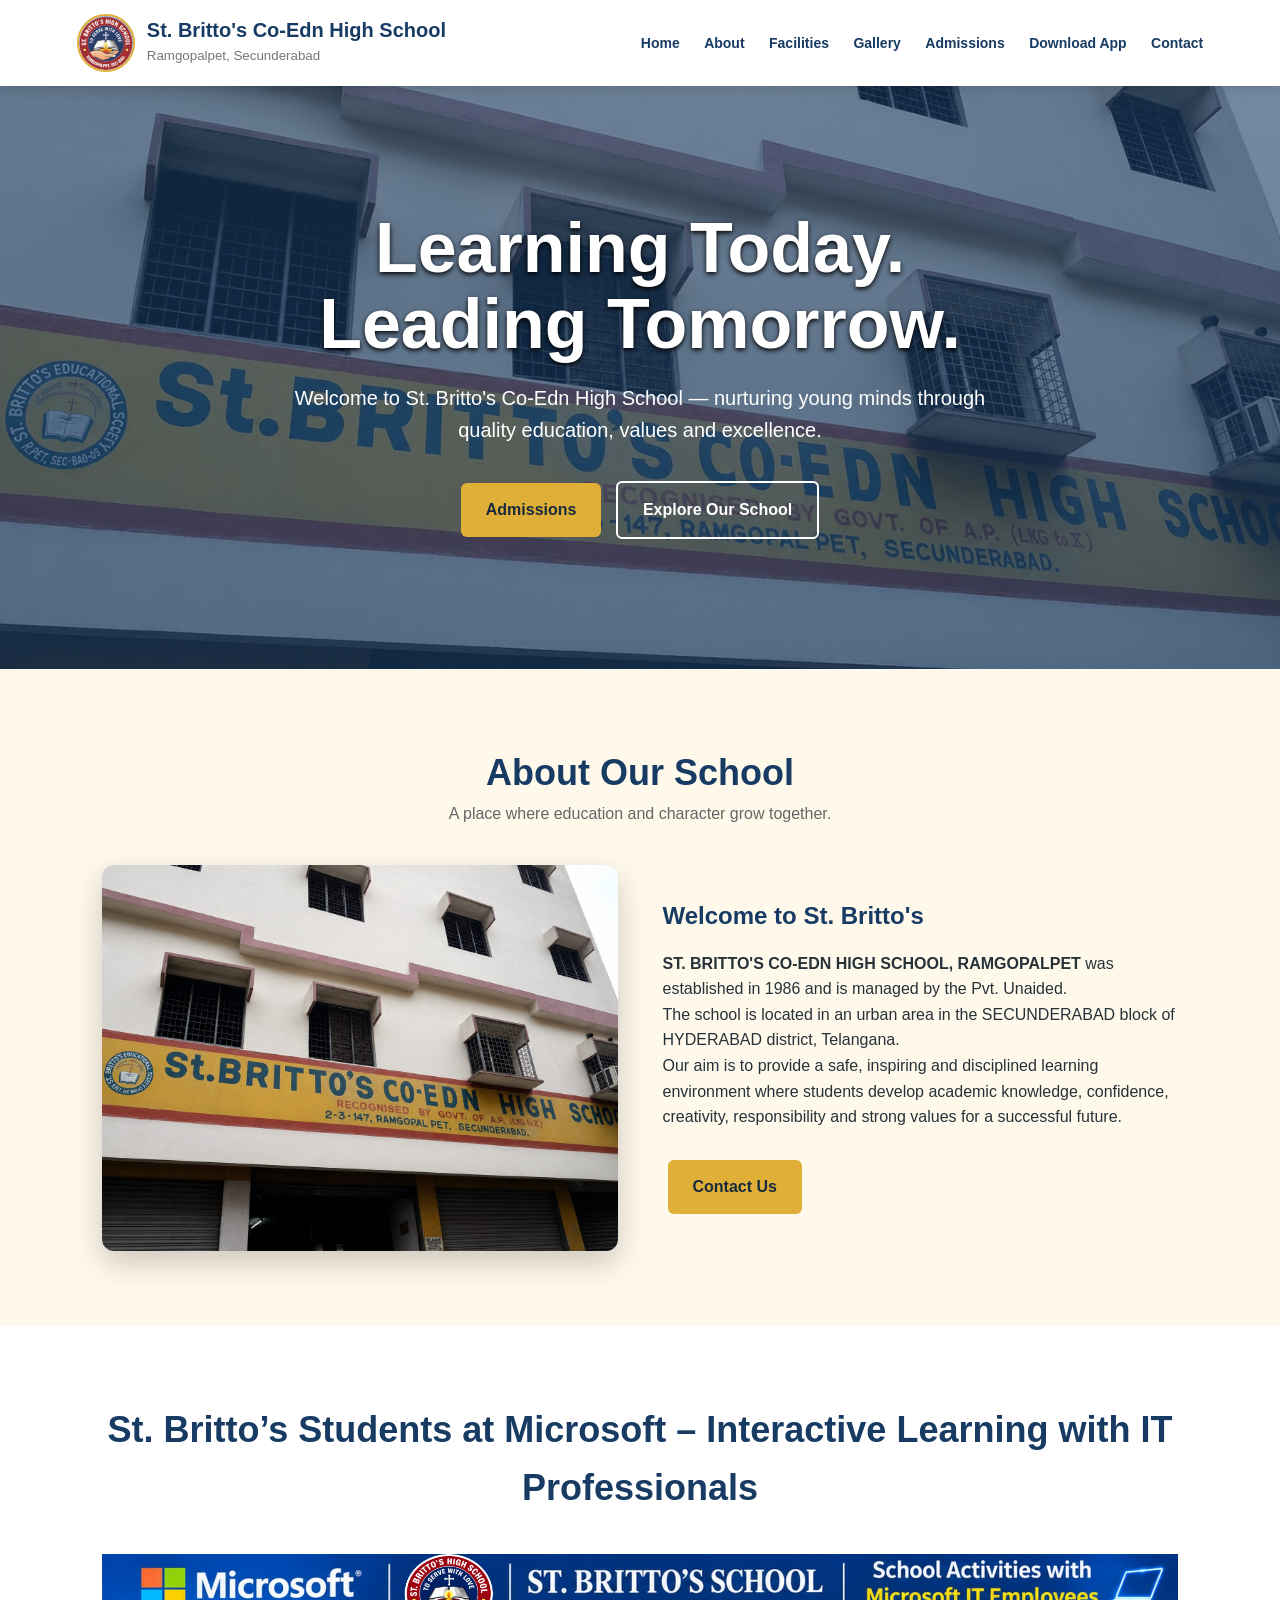
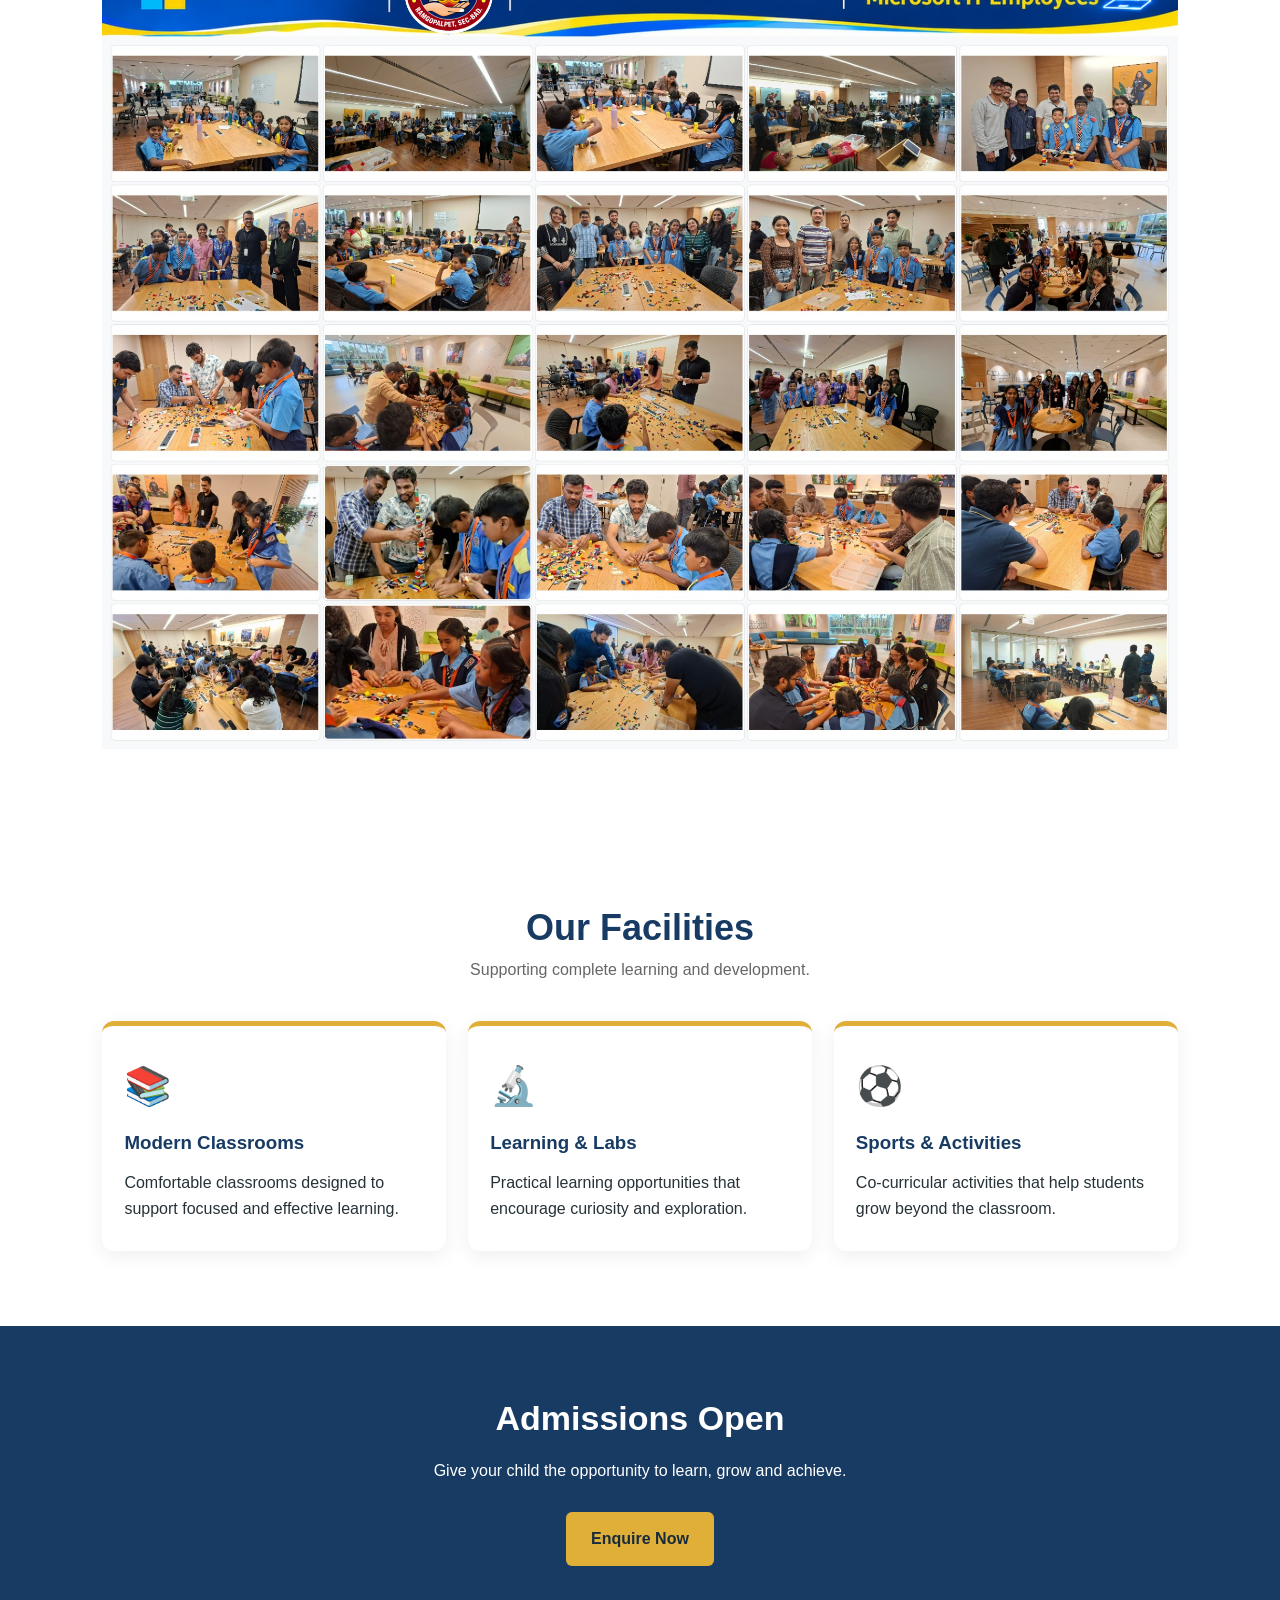
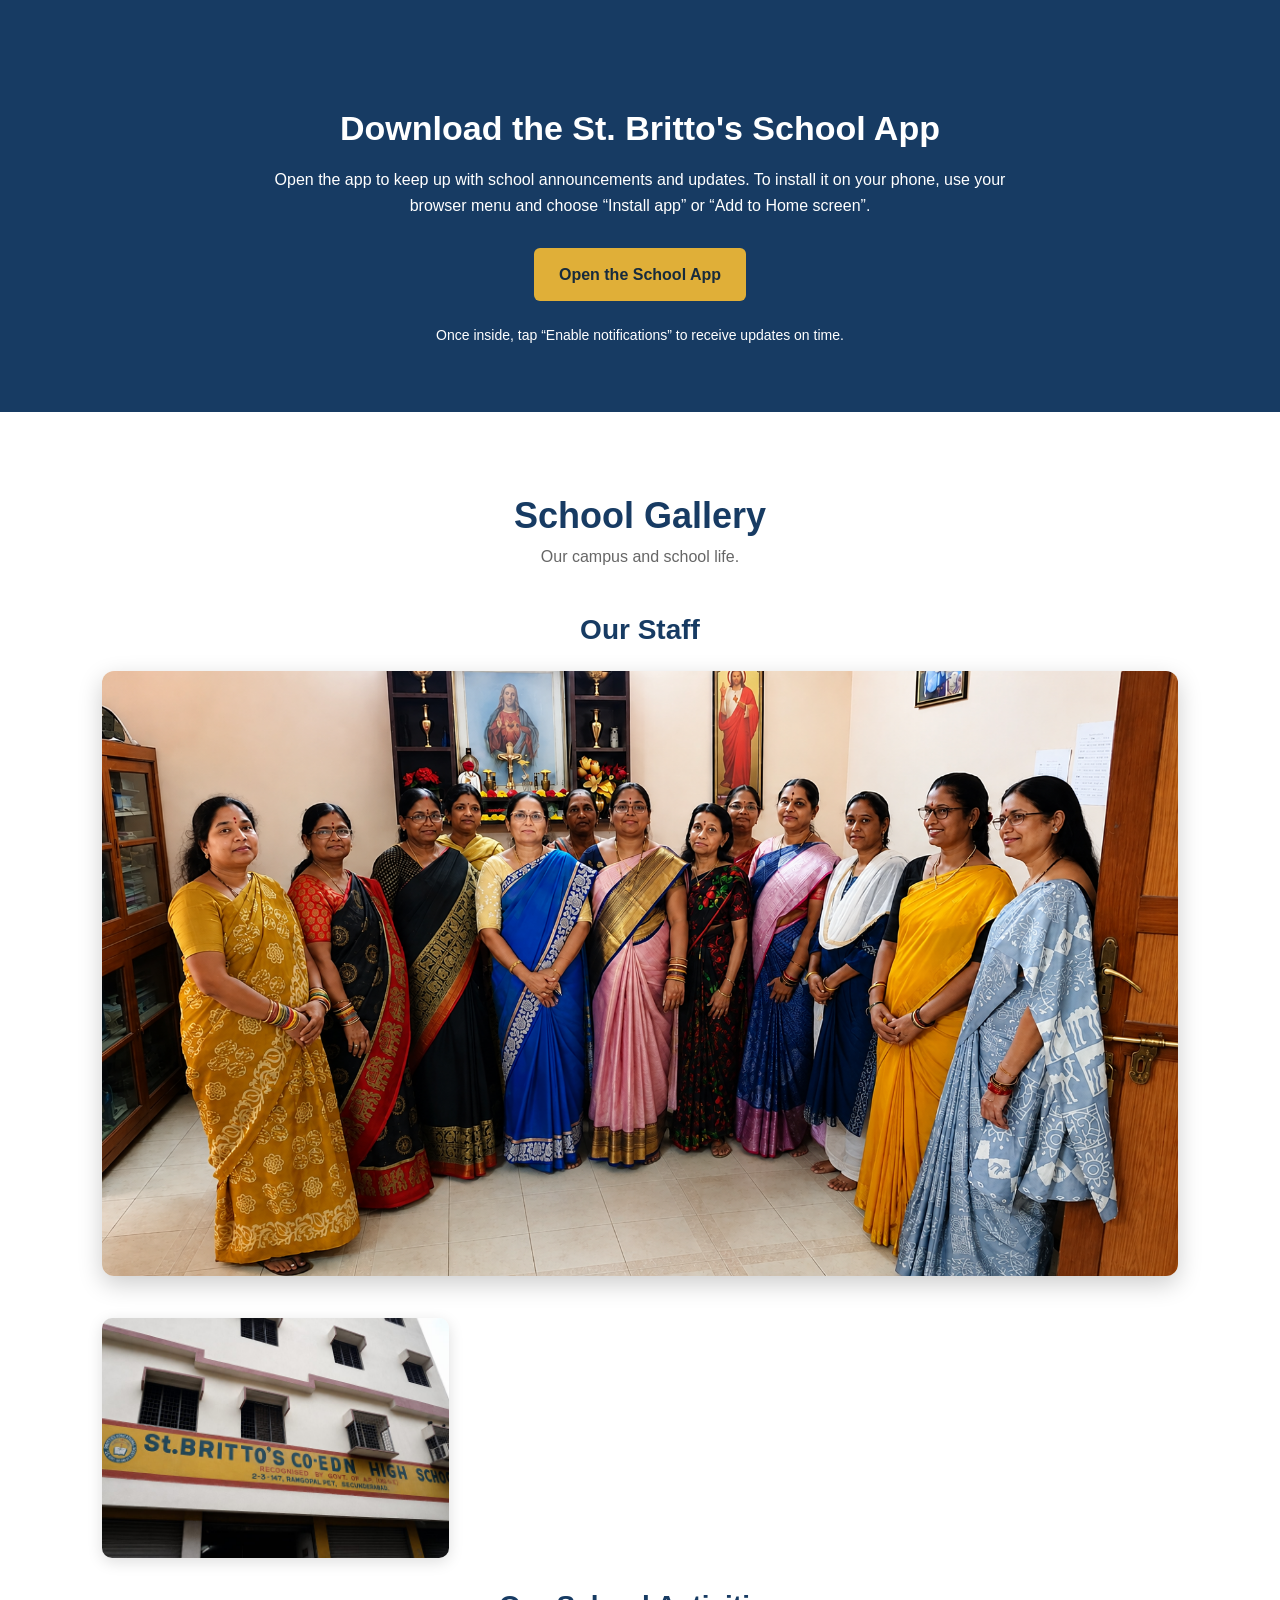
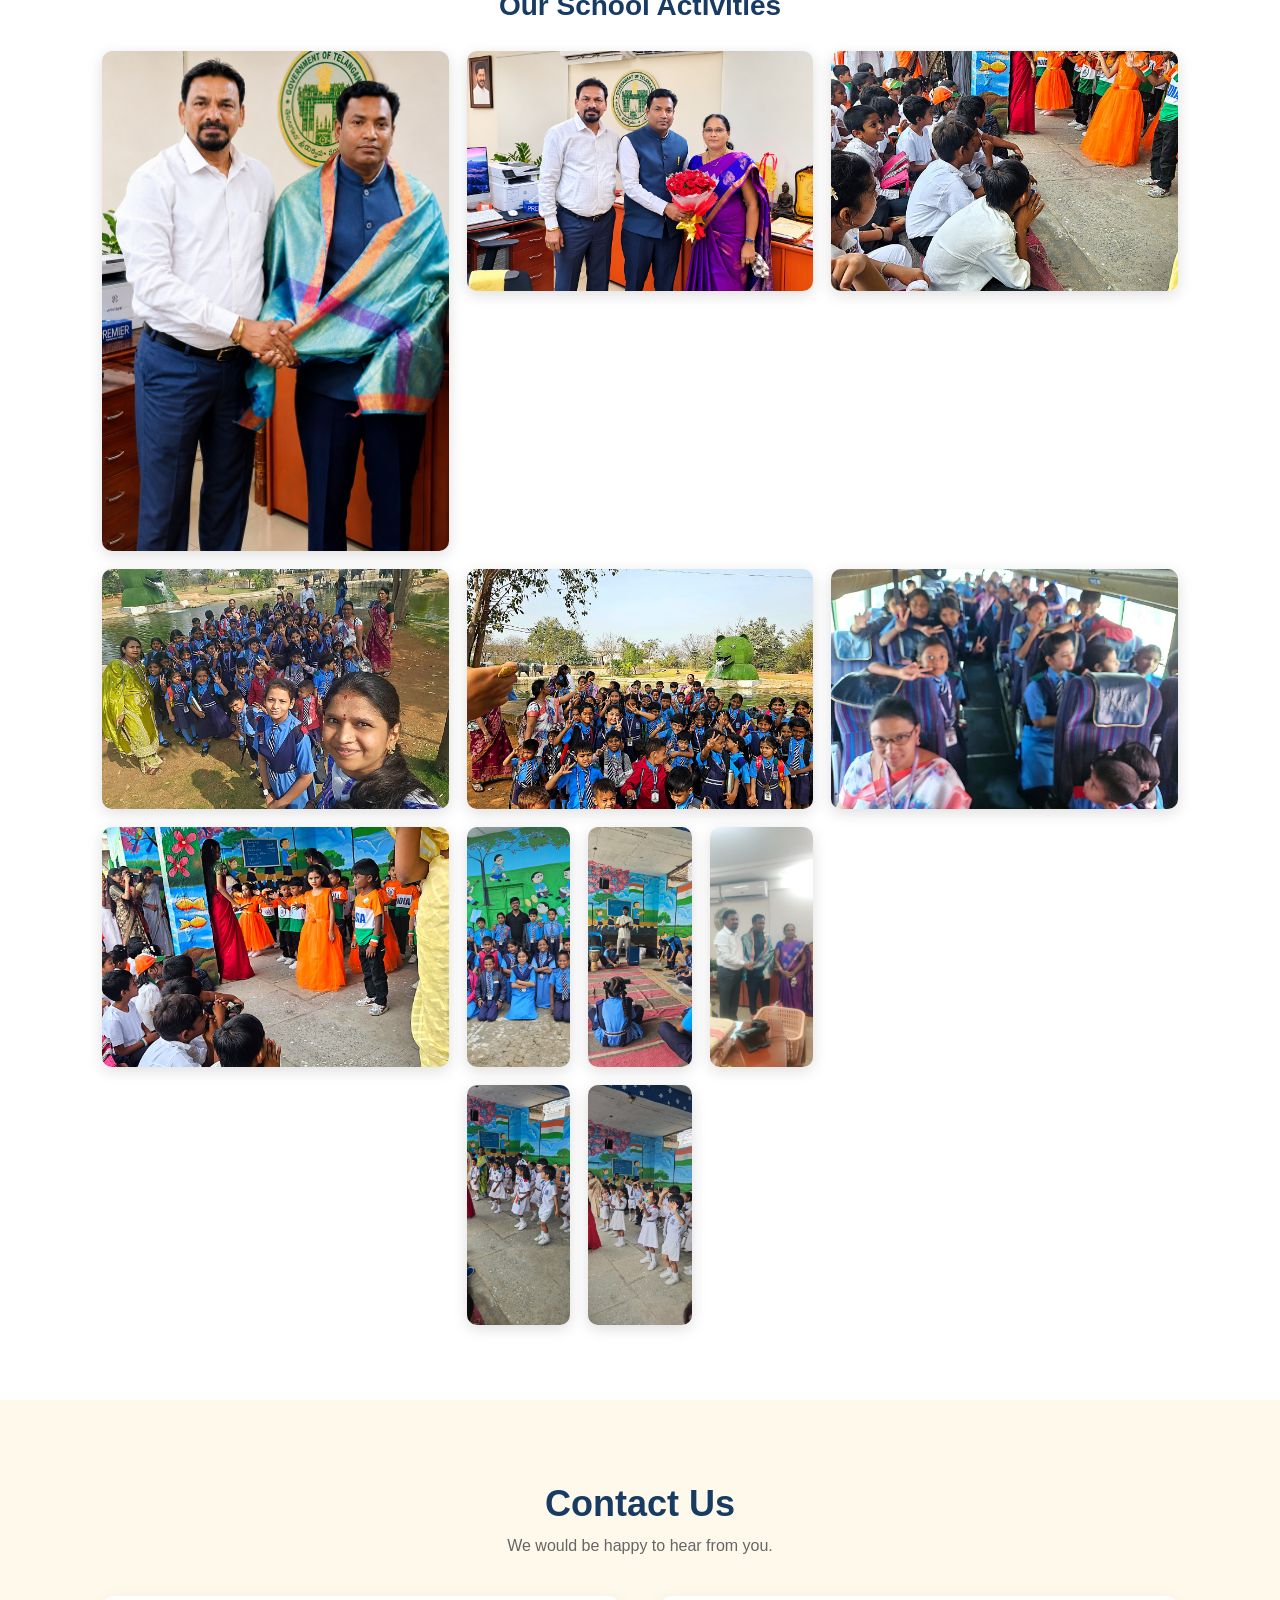
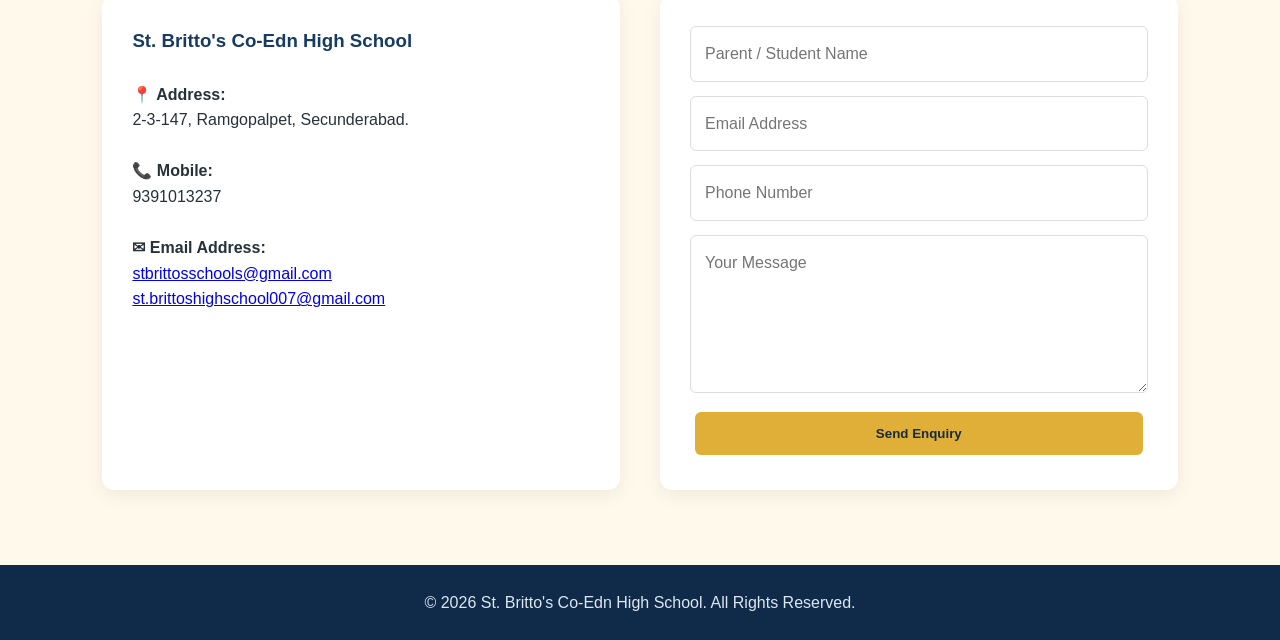
